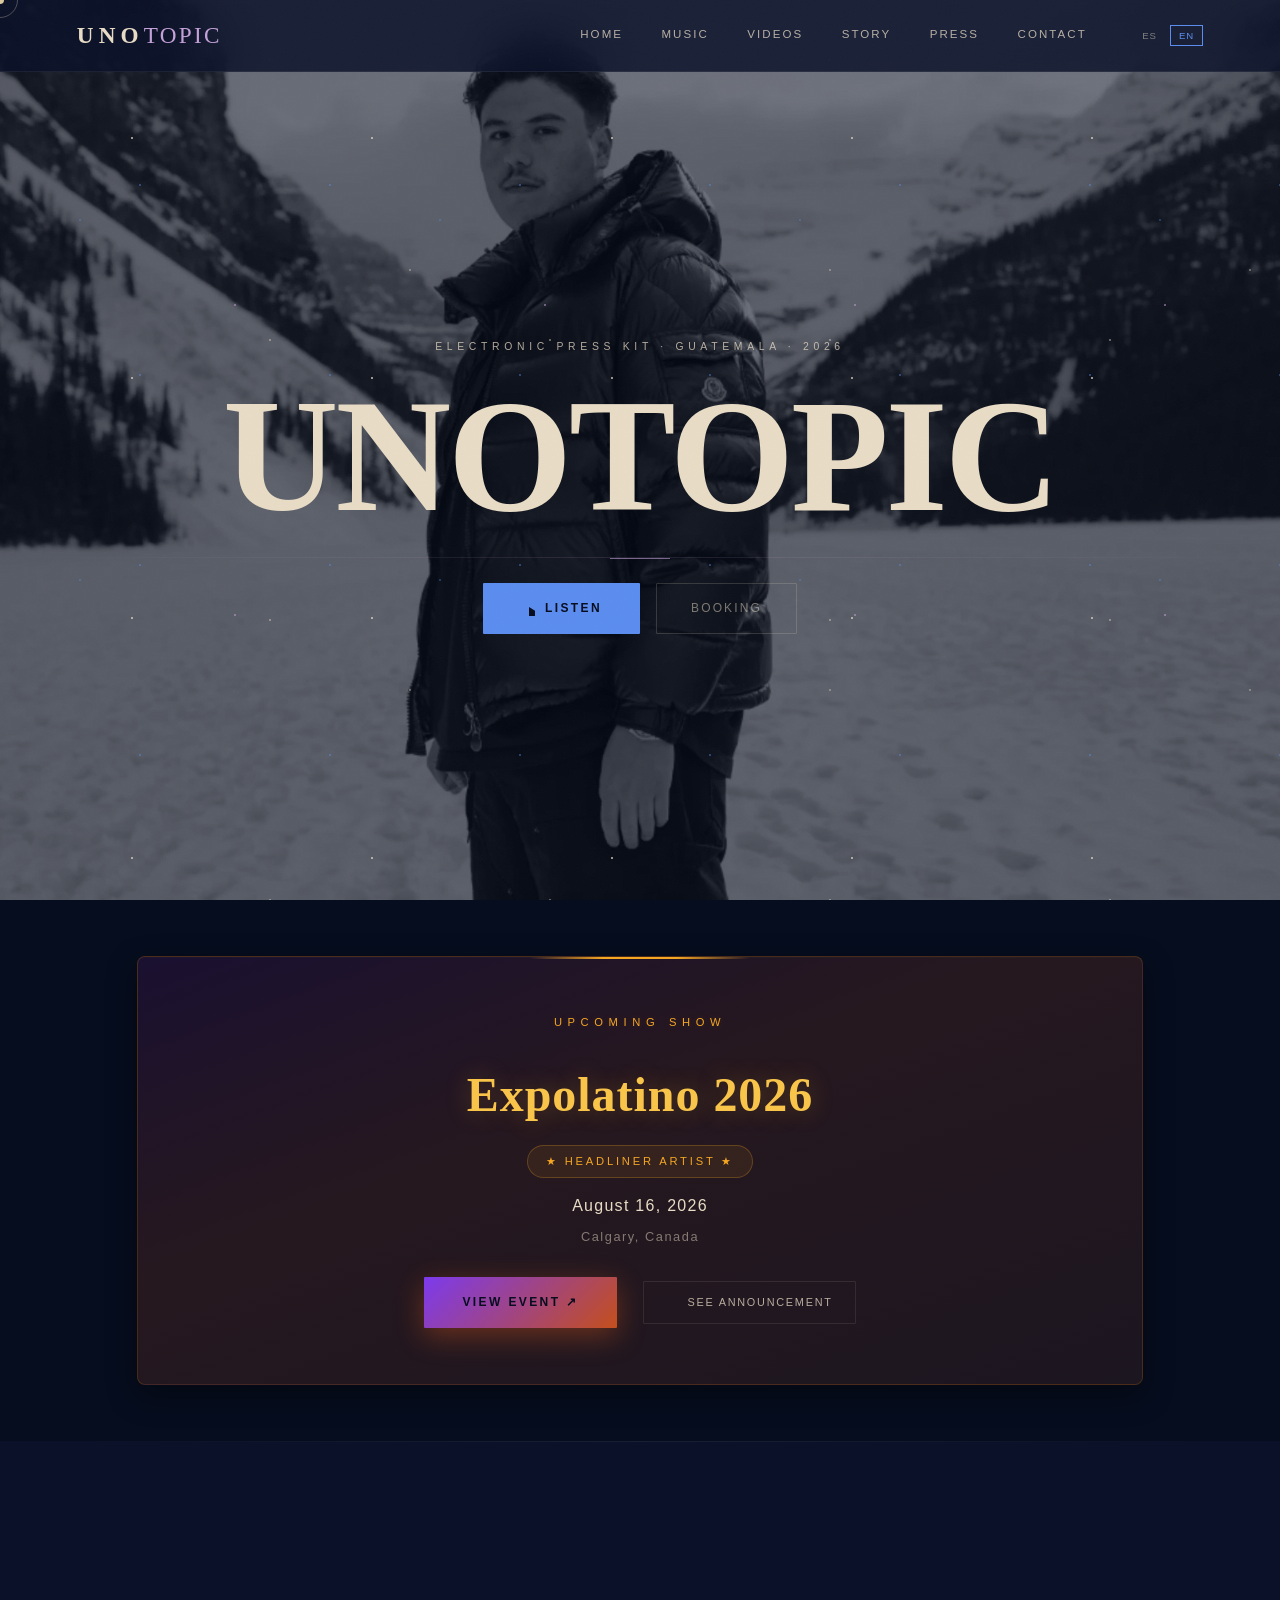
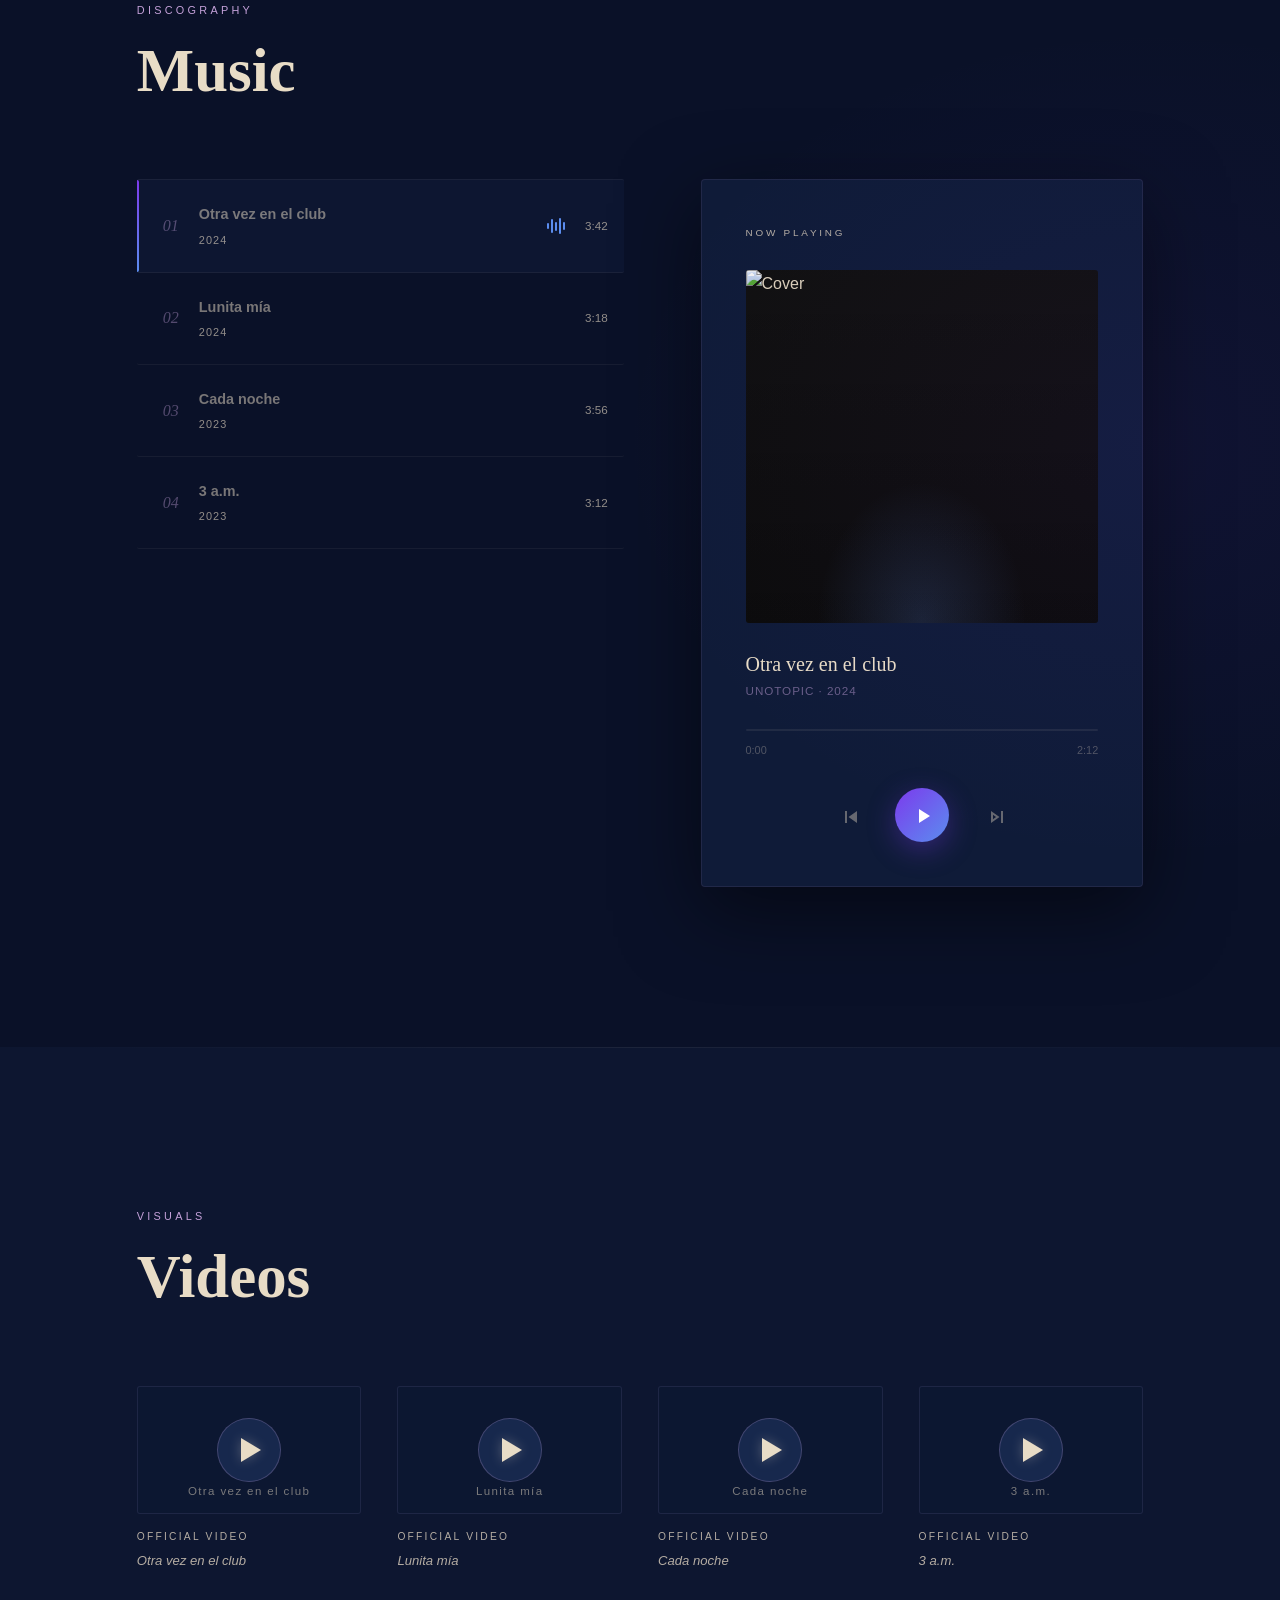
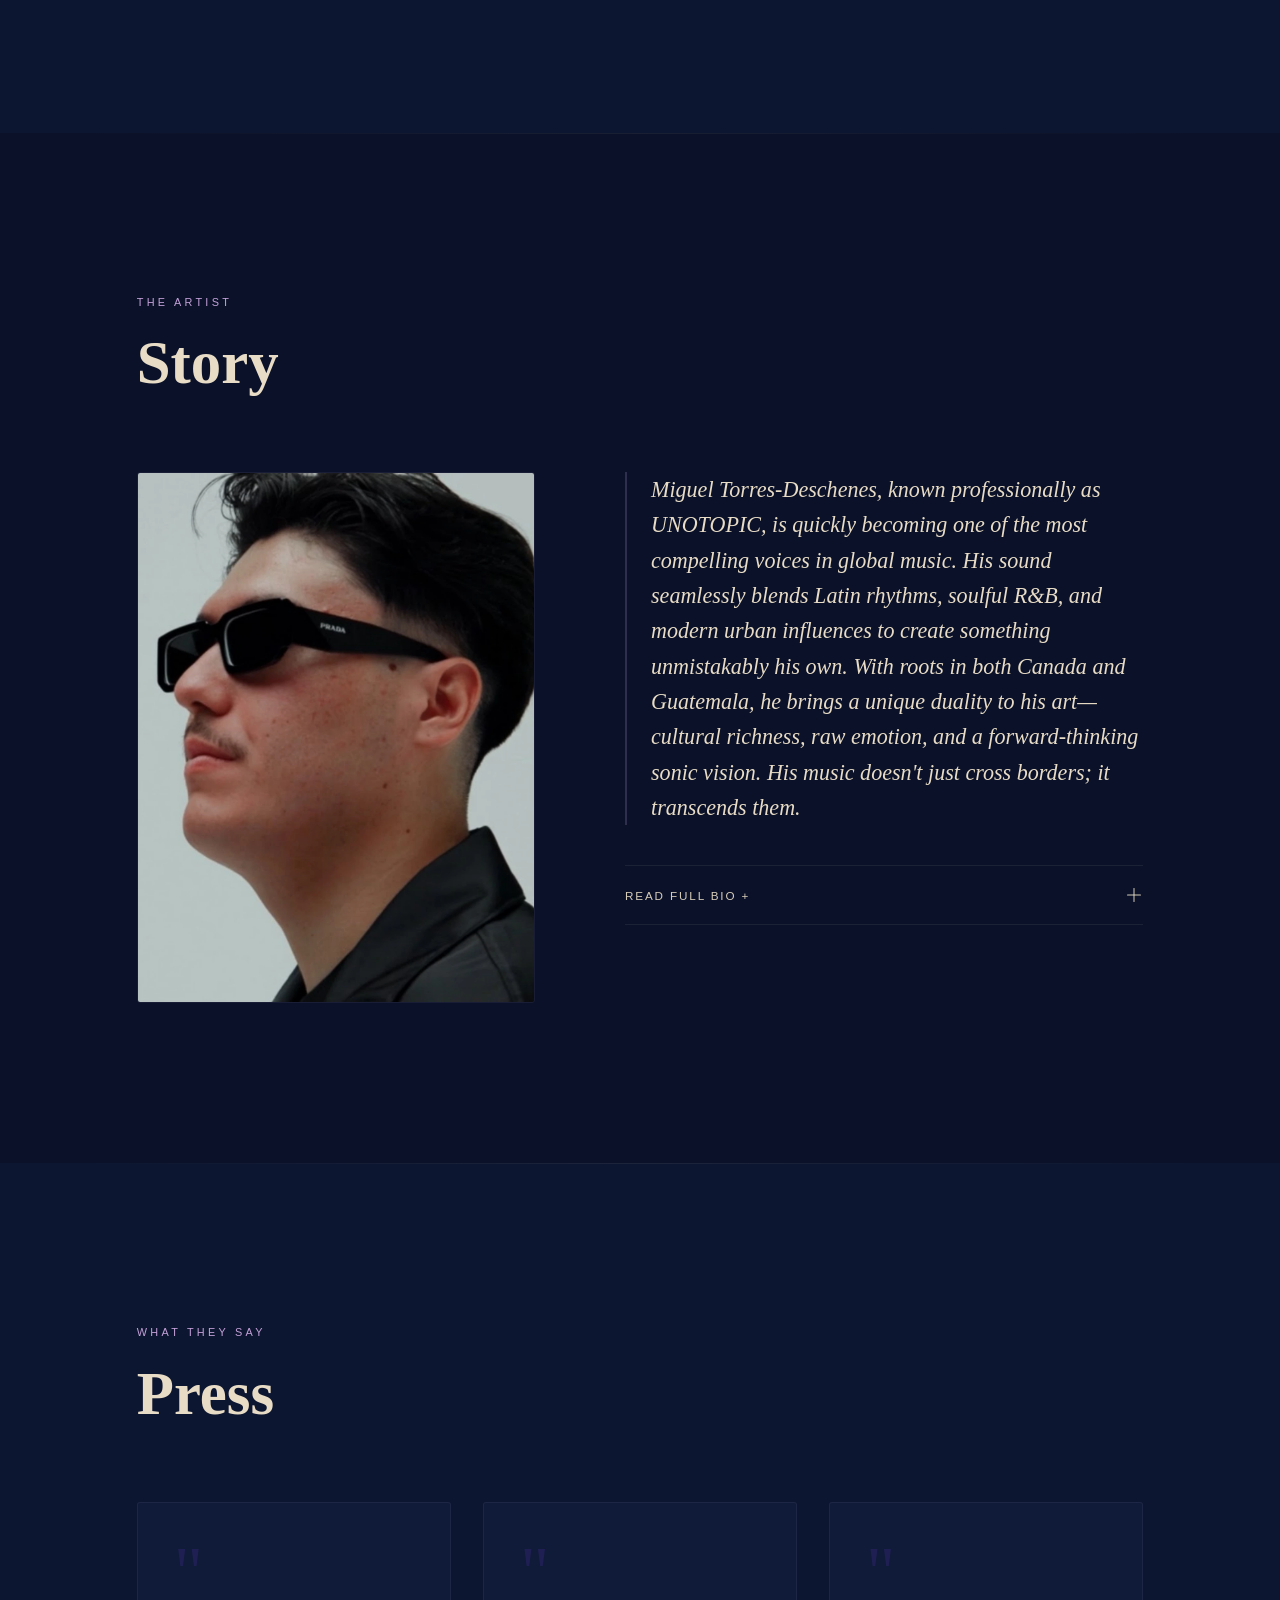
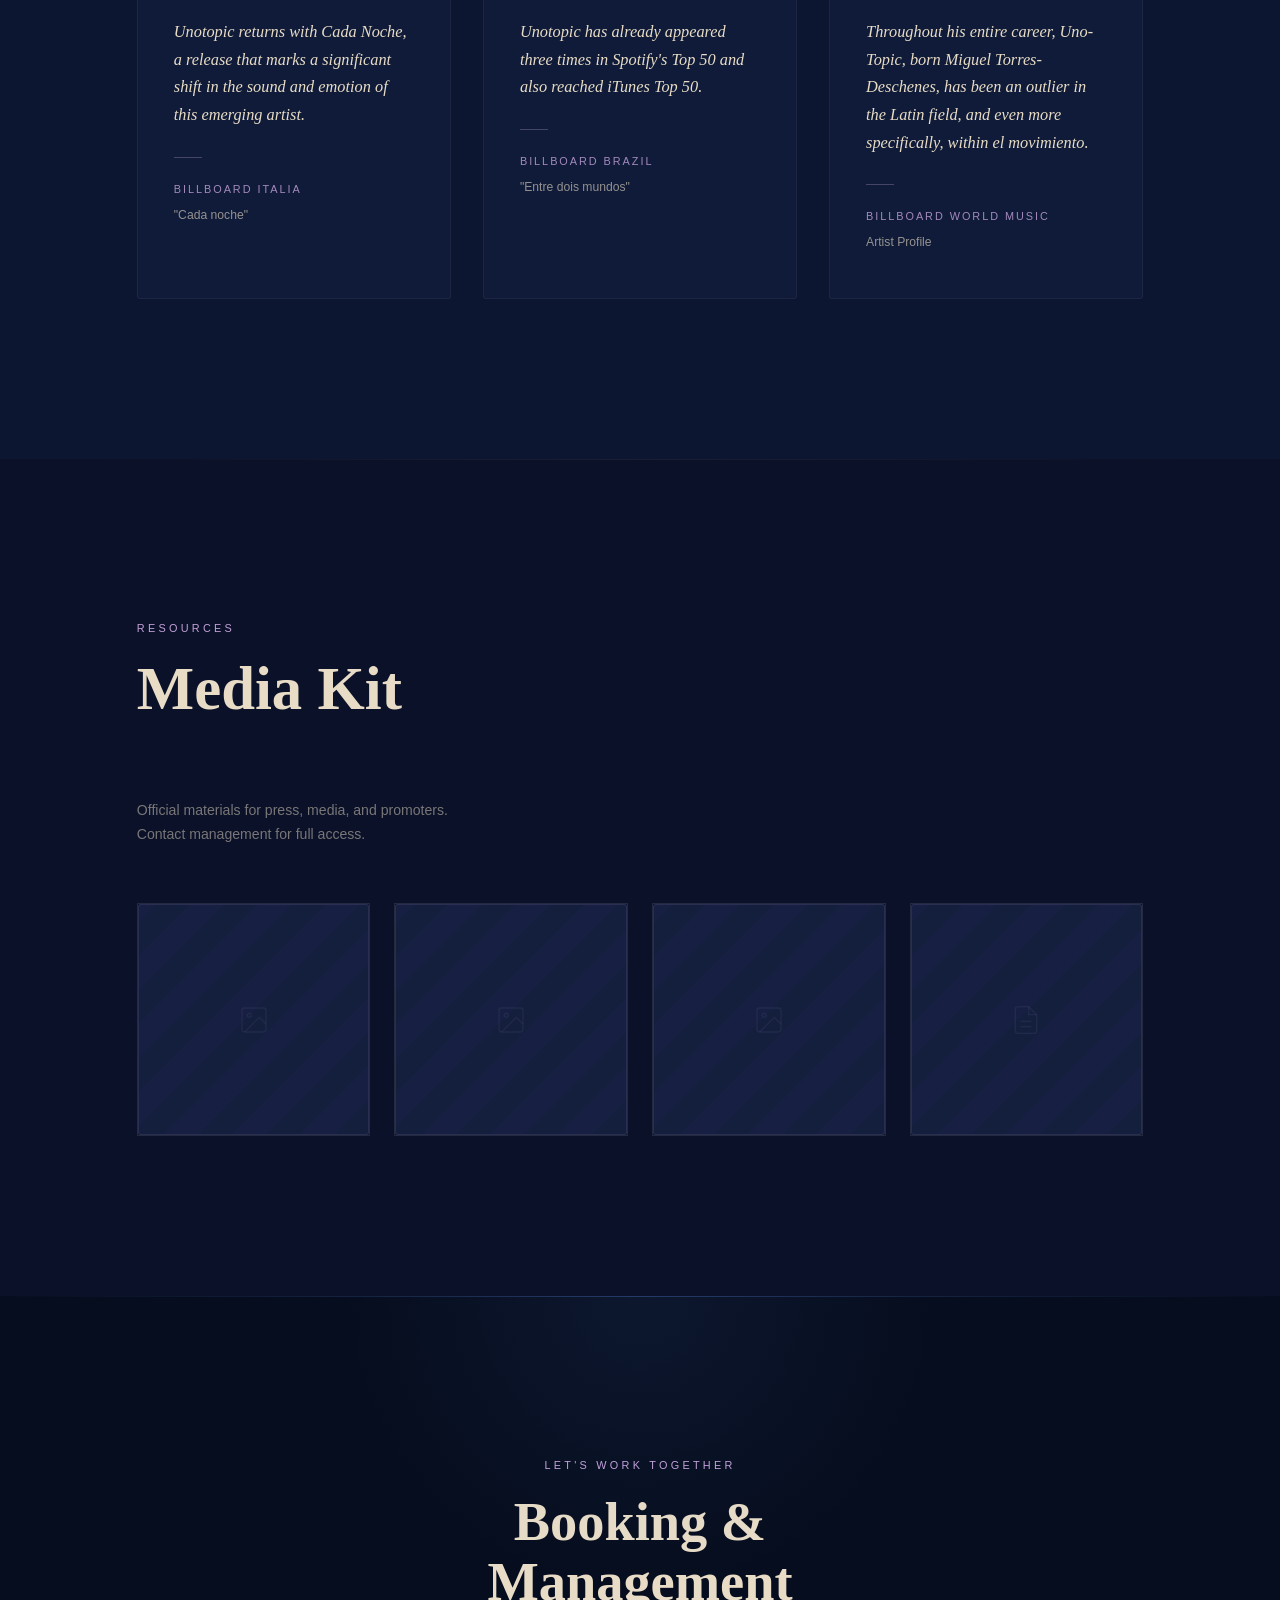
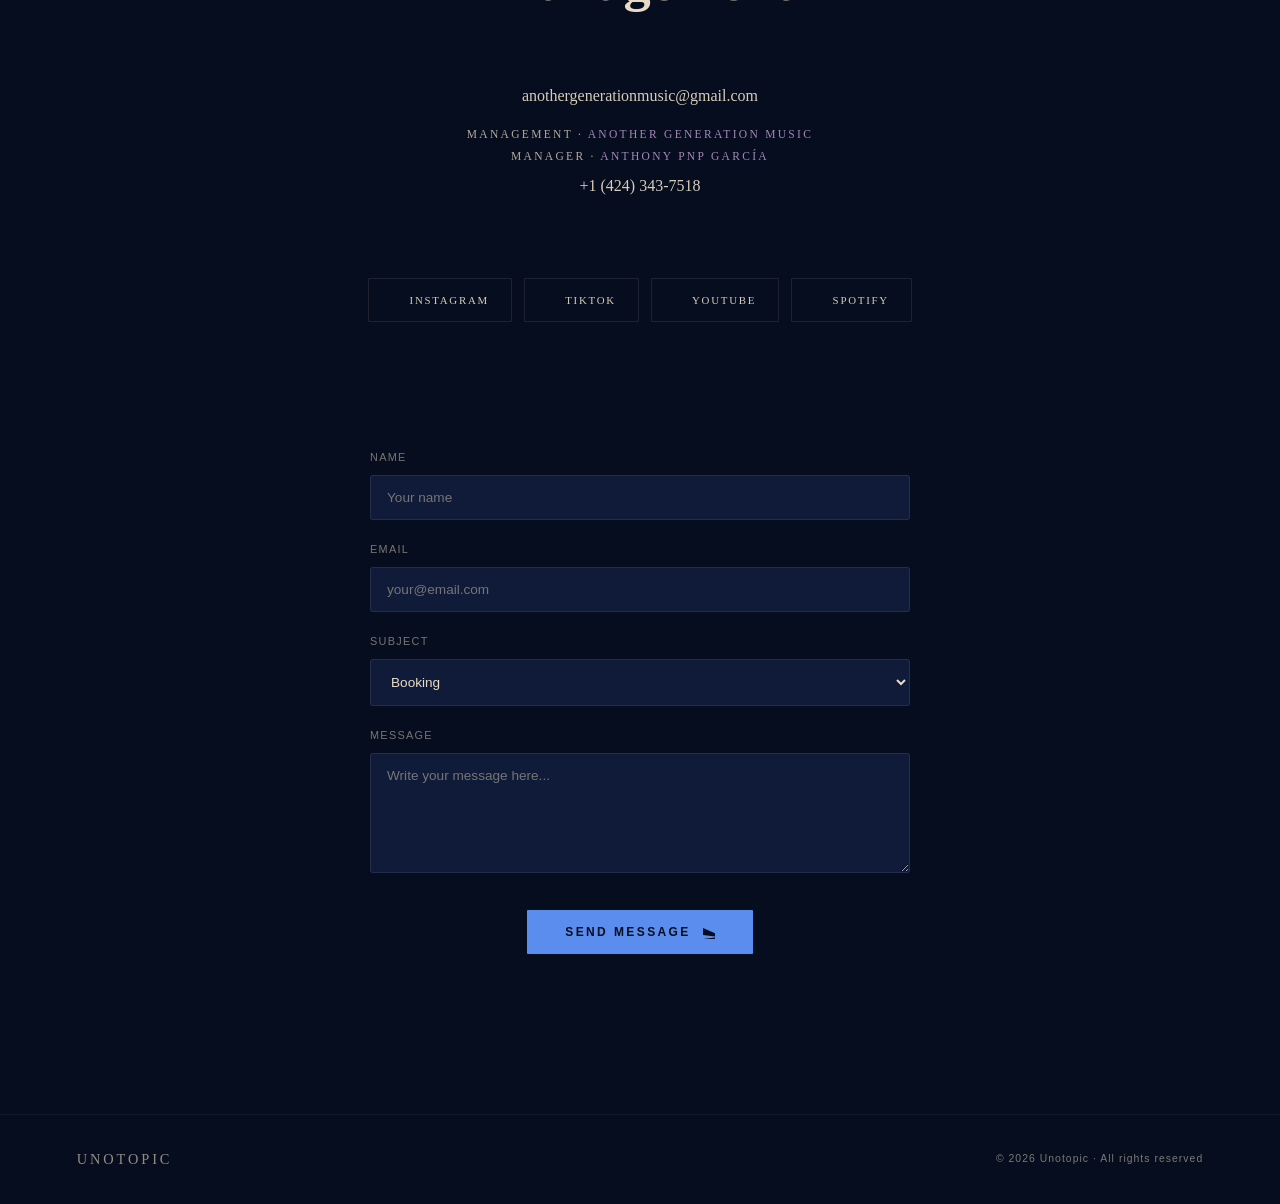
==== index.html @ 5c76abd4 "Rename index to index.html" ====
<!DOCTYPE html>
<html lang="es">
<head>
<meta charset="UTF-8">
<meta name="viewport" content="width=device-width, initial-scale=1.0">
<title>UNOTOPIC — Electronic Press Kit</title>
<link rel="stylesheet" href="estilos.css">
</head>
<body>

<div class="cursor" id="cur"></div>
<div class="cursor-ring" id="curRing"></div>

<header id="hdr">
  <a href="#inicio" class="logo">UNO<em>TOPIC</em></a>
  <nav class="desk">
    <a href="#inicio" data-i18n="nav_inicio">Inicio</a>
    <a href="#musica" data-i18n="nav_musica">Música</a>
    <a href="#videos" data-i18n="nav_videos">Videos</a>
    <a href="#historia" data-i18n="nav_historia">Historia</a>
    <a href="#prensa" data-i18n="nav_prensa">Prensa</a>
    <a href="#contacto" data-i18n="nav_contacto">Contacto</a>
    <div class="lang-switch">
      <button class="lang-btn active" id="lang-es" onclick="setLanguage('es')">ES</button>
      <button class="lang-btn" id="lang-en" onclick="setLanguage('en')">EN</button>
    </div>
  </nav>
  <button class="hbg" id="hbg" aria-label="Menú"><span></span><span></span><span></span></button>
</header>

<nav class="mob-nav" id="mobNav">
  <a href="#inicio" onclick="closeM()" data-i18n="nav_inicio">Inicio</a>
  <a href="#musica" onclick="closeM()" data-i18n="nav_musica">Música</a>
  <a href="#videos" onclick="closeM()" data-i18n="nav_videos">Videos</a>
  <a href="#historia" onclick="closeM()" data-i18n="nav_historia">Historia</a>
  <a href="#prensa" onclick="closeM()" data-i18n="nav_prensa">Prensa</a>
  <a href="#contacto" onclick="closeM()" data-i18n="nav_contacto">Contacto</a>
  <div class="mob-lang">
    <button class="lang-btn active" id="lang-es-mob" onclick="setLanguage('es')">ES</button>
    <button class="lang-btn" id="lang-en-mob" onclick="setLanguage('en')">EN</button>
  </div>
</nav>

<section id="inicio">
  <div class="hero-bg"></div>
  <div class="hero-stars"></div>
  <div class="hero-line"></div>
  <div class="hero-inner">
    <span class="hero-pre" data-i18n="hero_pre">Electronic Press Kit · Guatemala · 2026</span>
    <h1 class="hero-name">UNOTOPIC</h1>
    <div class="hero-dash"></div>
    <div class="hero-cta-row">
      <a href="#musica" class="btn-moon">
        <svg width="14" height="14" viewBox="0 24 24" fill="currentColor"><path d="M8 5v14l11-7z"/></svg>
        <span data-i18n="hero_cta_listen">Escuchar</span>
      </a>
      <a href="#contacto" class="btn-ghost">Booking</a>
    </div>
  </div>
</section>

<!-- BANNER EXPOLATINO -->
<section id="proximo-show" class="section" style="padding: var(--gap-md) 0; background: transparent;">
  <div class="wrap">
    <div class="show-banner r">
      <span class="eyebrow show-eyebrow" data-i18n="show_eyebrow">Próximo Show</span>
      <h3 class="show-title" data-i18n="show_title">Expolatino 2026</h3>
      <div class="show-headliner" data-i18n="show_headliner">★ Artista Headliner ★</div>
      <div class="show-date" data-i18n="show_date">16 de Agosto, 2026</div>
      <p class="show-details" data-i18n="show_details">Calgary, Canadá</p>
      <div class="show-actions">
        <a href="https://expolatino.com/" class="btn-moon show-btn" target="_blank" rel="noopener" data-i18n="show_link">Ver evento ↗</a>
        <a href="https://www.instagram.com/unotopicmusica/" class="soc-btn" target="_blank" rel="noopener" style="margin-left:12px;">
          <svg width="14" height="14" viewBox="0 0 24 24" fill="currentColor"><path d="M12 2.163..."/></svg>
          <span data-i18n="show_ig">Ver anuncio</span>
        </a>
      </div>
    </div>
  </div>
</section>

<section id="musica" class="section">
  <div class="wrap">
    <span class="eyebrow r" data-i18n="music_eyebrow">Discografía</span>
    <h2 class="sec-title r d1" data-i18n="music_title">Música</h2>
    <span class="title-rule r d2" id="rule-music"></span>
    <div class="player-grid">
      <ul class="tl r d2" id="tl">
        <li class="tl-item active" data-i="0" onclick="selTrack(0)"><span class="tl-n">01</span><div class="tl-info"><div class="tl-name">Otra vez en el club</div><div class="tl-year">2024</div></div><div class="tl-waveform" id="wf0"><span></span><span></span><span></span><span></span><span></span></div><span class="tl-dur">3:42</span></li>
        <li class="tl-item" data-i="1" onclick="selTrack(1)"><span class="tl-n">02</span><div class="tl-info"><div class="tl-name">Lunita mía</div><div class="tl-year">2024</div></div><div class="tl-waveform" id="wf1"><span></span><span></span><span></span><span></span><span></span></div><span class="tl-dur">3:18</span></li>
        <li class="tl-item" data-i="2" onclick="selTrack(2)"><span class="tl-n">03</span><div class="tl-info"><div class="tl-name">Cada noche</div><div class="tl-year">2023</div></div><div class="tl-waveform" id="wf2"><span></span><span></span><span></span><span></span><span></span></div><span class="tl-dur">3:56</span></li>
        <li class="tl-item" data-i="3" onclick="selTrack(3)"><span class="tl-n">04</span><div class="tl-info"><div class="tl-name">3 a.m.</div><div class="tl-year">2023</div></div><div class="tl-waveform" id="wf3"><span></span><span></span><span></span><span></span><span></span></div><span class="tl-dur">3:12</span></li>
      </ul>
      <div class="np r d3">
        <div class="np-eyebrow" data-i18n="np_playing">Reproduciendo ahora</div>
        <div class="np-cover"><img id="npCoverImg" src="assets/img/track-1.webp" alt="Cover"><div class="np-cover-glow"></div></div>
        <div class="np-title" id="npTitle">Otra vez en el club</div>
        <div class="np-artist" id="npArtist">UNOTOPIC · 2024</div>
        <div class="prog-wrap" id="progWrap" onclick="seekTrack(event)"><div class="prog-fill" id="progFill"></div><div class="prog-dot" id="progDot"></div></div>
        <div class="prog-times"><span id="tCur">0:00</span><span id="tTot">3:42</span></div>
        <div class="np-controls">
          <button class="ctrl" onclick="prevTrack()" aria-label="Anterior"><svg width="20" height="20" viewBox="0 24 24" fill="currentColor"><path d="M6 6h2v12H6zm3.5 6 8.5 6V6z"/></svg></button>
          <button class="ctrl ctrl-play" id="playBtn" onclick="togglePlay()" aria-label="Play/Pause"><svg id="playIco" width="22" height="22" viewBox="0 24 24" fill="currentColor"><path d="M8 5v14l11-7z"/></svg></button>
          <button class="ctrl" onclick="nextTrack()" aria-label="Siguiente"><svg width="20" height="20" viewBox="0 24 24" fill="currentColor"><path d="M6 18l8.5-6L6 6v12zm2-8.14L11.03 12 8 14.14V9.86zM16 6h2v12h-2z"/></svg></button>
        </div>
      </div>
    </div>
  </div>
</section>

<section id="videos" class="section">
  <div class="wrap">
    <span class="eyebrow r" data-i18n="videos_eyebrow">Visuales</span>
    <h2 class="sec-title r d1" data-i18n="videos_title">Videos</h2>
    <span class="title-rule r d2" id="rule-vid"></span>
    <div class="vid-grid">
      <div class="vid-item r d1"><div class="vid-thumb" style="background-image: url('https://img.youtube.com/vi/RQHI09GLWAM/maxresdefault.jpg');" onclick="window.open('https://www.youtube.com/watch?v=RQHI09GLWAM', '_blank')"><div class="vid-thumb-inner"><div class="vid-play-circle"><div class="vid-play-icon"></div></div></div><div class="vid-thumb-label">Otra vez en el club</div></div><div class="vid-label" data-i18n="vid_label">Video oficial</div><div class="vid-name">Otra vez en el club</div></div>
      <div class="vid-item r d2"><div class="vid-thumb" style="background-image: url('https://img.youtube.com/vi/JlcxdVYnjtA/hqdefault.jpg');" onclick="window.open('https://www.youtube.com/watch?v=JlcxdVYnjtA', '_blank')"><div class="vid-thumb-inner"><div class="vid-play-circle"><div class="vid-play-icon"></div></div></div><div class="vid-thumb-label">Lunita mía</div></div><div class="vid-label" data-i18n="vid_label">Video oficial</div><div class="vid-name">Lunita mía</div></div>
      <div class="vid-item r d3"><div class="vid-thumb" style="background-image: url('https://img.youtube.com/vi/s3kvx-weCwM/maxresdefault.jpg');" onclick="window.open('https://www.youtube.com/watch?v=s3kvx-weCwM', '_blank')"><div class="vid-thumb-inner"><div class="vid-play-circle"><div class="vid-play-icon"></div></div></div><div class="vid-thumb-label">Cada noche</div></div><div class="vid-label" data-i18n="vid_label">Video oficial</div><div class="vid-name">Cada noche</div></div>
      <div class="vid-item r d4"><div class="vid-thumb" style="background-image: url('https://img.youtube.com/vi/hvJWMrMxmBo/maxresdefault.jpg');" onclick="window.open('https://www.youtube.com/watch?v=hvJWMrMxmBo', '_blank')"><div class="vid-thumb-inner"><div class="vid-play-circle"><div class="vid-play-icon"></div></div></div><div class="vid-thumb-label">3 a.m.</div></div><div class="vid-label" data-i18n="vid_label">Video oficial</div><div class="vid-name">3 a.m.</div></div>
    </div>
  </div>
</section>

<section id="historia" class="section">
  <div class="wrap">
    <span class="eyebrow r" data-i18n="bio_eyebrow">El artista</span>
    <h2 class="sec-title r d1" data-i18n="bio_title">Historia</h2>
    <span class="title-rule r d2" id="rule-bio"></span>
    <div class="bio-layout">
      <div class="r"><img src="assets/img/bio.webp" alt="UNOTOPIC" class="bio-photo-ph"></div>
      <div class="r d1">
        <p class="bio-short" data-i18n="bio_short">UNOTOPIC se está consolidando como una de las voces más cautivadoras de la música global. Su sonido fusiona ritmos latinos, R&B soul e influencias urbanas modernas, creando algo inconfundiblemente propio. Con raíces en Canadá y Latinoamérica, aporta una singular dualidad a su arte.</p>
        <div class="acc">
          <button class="acc-btn" id="accBtn" onclick="toggleAcc()" aria-expanded="false"><span data-i18n="acc_read">Leer bio completa +</span><span class="acc-plus"></span></button>
          <div class="acc-body" id="accBody"><div class="acc-content" data-i18n="bio_full"></div></div>
        </div>
      </div>
    </div>
  </div>
</section>

<section id="prensa" class="section">
  <div class="wrap">
    <span class="eyebrow r" data-i18n="press_eyebrow">Lo que dicen</span>
    <h2 class="sec-title r d1" data-i18n="press_title">Prensa</h2>
    <span class="title-rule r d2" id="rule-press"></span>
    <div class="press-grid">
      <!-- Prensa 1: Billboard Italia -->
      <div class="press-card r d1">
        <span class="press-mark">"</span>
        <p class="press-quote" data-i18n="press_quote_1">Unotopic regresó con Cada Noche, un lanzamiento que marca un cambio significativo en el sonido y la emotividad de este artista emergente.</p>
        <div class="press-rule"></div>
        <a href="https://billboard.it/english/unotopic-cada-noche/2025/09/02192116/" target="_blank" rel="noopener" class="press-pub" data-i18n="press_pub_1">Billboard Italia</a>
        <div class="press-media" data-i18n="press_media_1">"Cada noche"</div>
      </div>
      <!-- Prensa 2: Billboard Brasil -->
      <div class="press-card r d2">
        <span class="press-mark">"</span>
        <p class="press-quote" data-i18n="press_quote_2">Unotopic ya ha aparecido tres veces en el Top 50 de Spotify y también alcanzó el Top 50 de iTunes.</p>
        <div class="press-rule"></div>
        <a href="https://billboard.com.br/entre-dois-mundos-unotopic-molda-um-som-urbano-latino-sem-fronteiras/" target="_blank" rel="noopener" class="press-pub" data-i18n="press_pub_2">Billboard Brasil</a>
        <div class="press-media" data-i18n="press_media_2">"Entre dois mundos"</div>
      </div>
      <!-- Prensa 3: Billboard World Music -->
      <div class="press-card r d3">
        <span class="press-mark">"</span>
        <p class="press-quote" data-i18n="press_quote_3">A lo largo de toda su carrera, Uno-Topic, nacido como Miguel Torres-Deschenes, ha sido una figura atípica en el campo latino, y aún más específicamente, dentro del movimiento.</p>
        <div class="press-rule"></div>
        <a href="https://billboardworldmusic.com/uno-topic/" target="_blank" rel="noopener" class="press-pub" data-i18n="press_pub_3">Billboard World Music</a>
        <div class="press-media" data-i18n="press_media_3">Perfil del artista</div>
      </div>
    </div>
  </div>
</section>

<section id="media-kit" class="section">
  <div class="wrap">
    <span class="eyebrow r" data-i18n="mk_eyebrow">Recursos</span>
    <h2 class="sec-title r d1" data-i18n="mk_title">Media Kit</h2>
    <span class="title-rule r d2" id="rule-mk"></span>
    <p class="mk-intro r d2" data-i18n="mk_intro">Materiales oficiales para prensa, medios y promotores.<br>Contactar a management para acceso completo.</p>
    
    <div class="mk-grid">
      <a href="/assets/img/foto-prensa-1.jpg" class="mk-item r d1" download>
        <div class="ph" style="height:100%;">
          <svg class="ph-icon" width="32" height="32" viewBox="0 0 24 24" fill="none" stroke="currentColor" stroke-width="1"><rect x="3" y="3" width="18" height="18" rx="2"/><circle cx="8.5" cy="8.5" r="1.5"/><path d="m21 15-5-5L5 21"/></svg>
        </div>
      </a>
      
      <a href="/assets/img/foto-prensa-2.jpg" class="mk-item r d2" download>
        <div class="ph" style="height:100%;">
          <svg class="ph-icon" width="32" height="32" viewBox="0 0 24 24" fill="none" stroke="currentColor" stroke-width="1"><rect x="3" y="3" width="18" height="18" rx="2"/><circle cx="8.5" cy="8.5" r="1.5"/><path d="m21 15-5-5L5 21"/></svg>
        </div>
      </a>
      
      <a href="/assets/img/foto-prensa-3.jpg" class="mk-item r d1" download>
        <div class="ph" style="height:100%;">
          <svg class="ph-icon" width="32" height="32" viewBox="0 0 24 24" fill="none" stroke="currentColor" stroke-width="1"><rect x="3" y="3" width="18" height="18" rx="2"/><circle cx="8.5" cy="8.5" r="1.5"/><path d="m21 15-5-5L5 21"/></svg>
        </div>
      </a>
      
      <a href="/assets/docs/media-kit.pdf" class="mk-item r d2" download>
        <div class="ph" style="height:100%;">
          <svg class="ph-icon" width="32" height="32" viewBox="0 0 24 24" fill="none" stroke="currentColor" stroke-width="1">
            <path d="M14 2H6a2 2 0 0 0-2 2v16a2 2 0 0 0 2 2h12a2 2 0 0 0 2-2V8z"/><polyline points="14 2 14 8 20 8"/><line x1="16" y1="13" x2="8" y2="13"/><line x1="16" y1="17" x2="8" y2="17"/>
          </svg>
        </div>
      </a>
    </div>
  </div>
</section>

<section id="contacto" class="section">
  <div class="contact-glow"></div>
  <div class="wrap">
    <div class="contact-inner">
      <span class="eyebrow contact-eyebrow r" data-i18n="contact_eyebrow">Trabajemos juntos</span>
      <h2 class="contact-title r d1">Booking &<br>Management</h2>
      <span class="contact-line r d2" id="rule-contact"></span>
<div class="r d2" style="margin-bottom: 60px;">
            <a href="mailto:anothergenerationmusic@gmail.com" class="contact-link">
                anothergenerationmusic@gmail.com
            </a>
            
            <div class="contact-mgmt-wrapper">
                <p class="contact-mgmt">Management · <span>Another Generation Music</span></p>
                <p class="contact-mgmt">Manager · <span>Anthony PNP García</span></p>
            </div>

            <a href="tel:+14243437518" class="contact-link">+1 (424) 343-7518</a>
        </div>
      <div class="social-row r d3">
        <a href="https://www.instagram.com/unotopicmusica?igsh=bXU0N25iOGtmMTls" class="soc-btn" target="_blank" rel="noopener"><svg width="14" height="14" viewBox="0 0 24 24" fill="currentColor"><path d="M12 2.163..."/></svg> Instagram</a>
        <a href="https://www.tiktok.com/@unotopicmusica?_r=1&_t=ZS-960U02OwtVv" class="soc-btn" target="_blank" rel="noopener"><svg width="14" height="14" viewBox="0 24 24" fill="currentColor"><path d="M19.59 6.69..."/></svg> TikTok</a>
        <a href="https://www.youtube.com/@UnoTopic" class="soc-btn" target="_blank" rel="noopener"><svg width="14" height="14" viewBox="0 24 24" fill="currentColor"><path d="M21.543 6.498..."/></svg> YouTube</a>
        <a href="https://open.spotify.com/intl-es/artist/1EJbqGDuWfO79d0Wea80gi?si=FWblbGlDSHGqX82S07YEBw" class="soc-btn" target="_blank" rel="noopener"><svg width="14" height="14" viewBox="0 24 24" fill="currentColor"><path d="M12 0C5.4..."/></svg> Spotify</a>
      </div>

      <!-- Formulario de contacto (Netlify) -->
      <form name="contact" method="POST" data-netlify="true" action="/success.html" class="contact-form r d4">
        <input type="hidden" name="form-name" value="contact">
        <div class="form-group">
          <label for="name" data-i18n="form_name_label">Nombre</label>
          <input type="text" id="name" name="name" required data-i18n-placeholder="form_name_placeholder" placeholder="Tu nombre">
        </div>
        <div class="form-group">
          <label for="email" data-i18n="form_email_label">Email</label>
          <input type="email" id="email" name="email" required data-i18n-placeholder="form_email_placeholder" placeholder="tu@email.com">
        </div>
        <div class="form-group">
          <label for="subject" data-i18n="form_subject_label">Asunto</label>
          <select id="subject" name="subject">
            <option value="booking" data-i18n="form_subject_booking">Booking</option>
            <option value="prensa" data-i18n="form_subject_press">Prensa</option>
            <option value="colaboracion" data-i18n="form_subject_collab">Colaboración</option>
            <option value="otro" data-i18n="form_subject_other">Otro</option>
          </select>
        </div>
        <div class="form-group">
          <label for="message" data-i18n="form_message_label">Mensaje</label>
          <textarea id="message" name="message" rows="5" required data-i18n-placeholder="form_message_placeholder" placeholder="Escribe tu mensaje aquí..."></textarea>
        </div>
        <div class="form-submit">
          <button type="submit" class="btn-moon">
            <span data-i18n="form_submit">Enviar mensaje</span>
            <svg width="14" height="14" viewBox="0 24 24" fill="currentColor"><path d="M2 21l21-9L2 3v7l15 2-15 2v7z"/></svg>
          </button>
        </div>
      </form>
    </div>
  </div>
</section>

<footer>
  <div class="foot-logo">UNOTOPIC</div>
  <div class="foot-copy" data-i18n="footer_copy">© 2026 Unotopic · Todos los derechos reservados</div>
</footer>

<script src="script.js"></script>
</body>
</html>
---- estilos.css ----
/* ================================================================
   TOKENS DE DISEÑO — PALETA UNOTOPIC
   ================================================================ */
:root {
  --navy: #0a1128;
  --plum: #7c3aed;
  --mauve: #c4a1d9;
  --arena: #e8dcc6;
  --moon: #5b8def;
  --navy-deep: #060d1e;
  --navy-surface: #0d1630;
  --navy-card: #0f1b38;
  --navy-lift: #141f3e;
  --plum-glow: rgba(124, 58, 237, 0.18);
  --moon-glow: rgba(91, 141, 239, 0.15);
  --arena-muted: rgba(232, 220, 198, 0.5);
  --arena-subtle: rgba(232, 220, 198, 0.18);
  --mauve-muted: rgba(196, 161, 217, 0.35);
  --white: #ffffff;
  --glass-bg: rgba(10, 17, 40, 0.82);
  --glass-border: rgba(232, 220, 198, 0.07);
  --serif: Georgia, "Times New Roman", serif;
  --sans: -apple-system, BlinkMacSystemFont, "Segoe UI", Roboto, sans-serif;
  --gap-xl: clamp(100px, 13vw, 160px);
  --gap-lg: clamp(64px, 8vw, 100px);
  --gap-md: clamp(36px, 5vw, 56px);
  --side: clamp(24px, 6vw, 80px);
  --max: 1160px;
  --ease-out: cubic-bezier(0.22, 1, 0.36, 1);
  --ease-in: cubic-bezier(0.64, 0, 0.78, 0);
  --dur-slow: 900ms;
  --dur-med: 600ms;
  --dur-fast: 380ms;
}

*,
*::before,
*::after {
  box-sizing: border-box;
  margin: 0;
  padding: 0;
}
html {
  scroll-behavior: smooth;
  font-size: 16px;
}
body {
  background: var(--navy-deep);
  color: var(--arena);
  font-family: var(--sans);
  font-size: clamp(14px, 1.5vw, 16px);
  line-height: 1.75;
  overflow-x: hidden;
  -webkit-font-smoothing: antialiased;
}
a {
  color: inherit;
  text-decoration: none;
}
button {
  font-family: inherit;
}
img {
  display: block;
  max-width: 100%;
}
::selection {
  background: var(--plum);
  color: var(--arena);
}

::-webkit-scrollbar {
  width: 4px;
}
::-webkit-scrollbar-track {
  background: var(--navy-deep);
}
::-webkit-scrollbar-thumb {
  background: var(--plum);
  border-radius: 4px;
}

body::before {
  content: "";
  position: fixed;
  inset: 0;
  pointer-events: none;
  z-index: 9999;
  opacity: 0.022;
  background-image: url("data:image/svg+xml,%3Csvg viewBox='0 512 512' xmlns='http://www.w3.org/2000/svg'%3E%3Cfilter id='n'%3E%3CfeTurbulence type='fractalNoise' baseFrequency='.75' numOctaves='4' stitchTiles='stitch'/%3E%3C/filter%3E%3Crect width='100%25' height='100%25' filter='url(%23n)'/%3E%3C/svg%3E");
  background-size: 180px 180px;
}

html {
  cursor: none;
}
.cursor {
  position: fixed;
  top: 0;
  left: 0;
  width: 8px;
  height: 8px;
  background: var(--arena);
  border-radius: 50%;
  pointer-events: none;
  z-index: 99999;
  transform: translate(-50%, -50%);
  transition:
    transform var(--dur-fast) var(--ease-out),
    opacity var(--dur-fast),
    width var(--dur-med) var(--ease-out),
    height var(--dur-med) var(--ease-out),
    background var(--dur-fast);
  mix-blend-mode: difference;
}
.cursor.hovered {
  width: 40px;
  height: 40px;
  background: var(--mauve);
  opacity: 0.4;
}
.cursor-ring {
  position: fixed;
  top: 0;
  left: 0;
  width: 36px;
  height: 36px;
  border: 1px solid rgba(232, 220, 198, 0.3);
  border-radius: 50%;
  pointer-events: none;
  z-index: 99998;
  transform: translate(-50%, -50%);
  transition:
    transform 180ms var(--ease-out),
    opacity var(--dur-fast);
}

#hdr {
  position: fixed;
  top: 0;
  left: 0;
  right: 0;
  z-index: 500;
  display: flex;
  align-items: center;
  justify-content: space-between;
  padding: 0 var(--side);
  height: 72px;
  background: var(--glass-bg);
  backdrop-filter: blur(24px) saturate(1.6);
  -webkit-backdrop-filter: blur(24px) saturate(1.6);
  border-bottom: 1px solid var(--glass-border);
  transition:
    background var(--dur-med),
    border-color var(--dur-med);
}
#hdr.solid {
  background: rgba(6, 13, 30, 0.97);
  border-color: rgba(124, 58, 237, 0.12);
}
.logo {
  font-family: var(--serif);
  font-size: clamp(1.1rem, 2.5vw, 1.45rem);
  font-weight: 700;
  letter-spacing: 0.22em;
  color: var(--arena);
  position: relative;
  z-index: 1;
}
.logo em {
  font-style: normal;
  color: var(--mauve);
  font-weight: 400;
  letter-spacing: 0.1em;
}
nav.desk {
  display: flex;
  align-items: center;
  gap: clamp(20px, 3vw, 44px);
}
nav.desk a {
  font-size: 0.72rem;
  letter-spacing: 0.18em;
  text-transform: uppercase;
  color: var(--arena-muted);
  position: relative;
  padding-bottom: 3px;
  transition: color var(--dur-fast);
}
nav.desk a::after {
  content: "";
  position: absolute;
  bottom: 0;
  left: 0;
  width: 0;
  height: 1px;
  background: linear-gradient(90deg, var(--moon), var(--mauve));
  transition: width var(--dur-med) var(--ease-out);
}
nav.desk a:hover {
  color: var(--arena);
}
nav.desk a:hover::after {
  width: 100%;
}

.lang-switch {
  display: flex;
  gap: 4px;
  margin-left: 8px;
}
.lang-btn {
  background: none;
  border: 1px solid transparent;
  color: var(--arena-muted);
  font-size: 0.6rem;
  letter-spacing: 0.1em;
  text-transform: uppercase;
  padding: 4px 8px;
  cursor: pointer;
  transition:
    color var(--dur-fast),
    border-color var(--dur-fast);
}
.lang-btn.active {
  color: var(--moon);
  border-color: var(--moon);
}
.lang-btn:hover {
  color: var(--arena);
}

.hbg {
  display: none;
  flex-direction: column;
  gap: 6px;
  background: none;
  border: none;
  cursor: pointer;
  padding: 8px;
}
.hbg span {
  display: block;
  width: 22px;
  height: 2px;
  background: var(--arena);
  border-radius: 2px;
  transition: all var(--dur-med) var(--ease-out);
}
.hbg.open span:nth-child(1) {
  transform: translateY(7.5px) rotate(45deg);
}
.hbg.open span:nth-child(2) {
  opacity: 0;
  transform: scaleX(0);
}
.hbg.open span:nth-child(3) {
  transform: translateY(-7.5px) rotate(-45deg);
}

.mob-nav {
  display: none;
  position: fixed;
  inset: 72px 0 0;
  background: rgba(6, 13, 30, 0.98);
  backdrop-filter: blur(20px);
  flex-direction: column;
  align-items: center;
  justify-content: center;
  gap: 40px;
  z-index: 499;
}
.mob-nav a {
  font-family: var(--serif);
  font-size: clamp(1.6rem, 5vw, 2.2rem);
  color: var(--arena-muted);
  letter-spacing: 0.06em;
  transition: color var(--dur-fast);
}
.mob-nav a:hover {
  color: var(--arena);
}
.mob-lang {
  display: flex;
  gap: 16px;
  margin-top: 20px;
}
.mob-lang .lang-btn {
  font-size: 0.8rem;
  padding: 6px 16px;
}

.wrap {
  max-width: var(--max);
  margin: 0 auto;
  padding: 0 var(--side);
}
.eyebrow {
  display: block;
  font-size: 0.68rem;
  letter-spacing: 0.3em;
  text-transform: uppercase;
  color: var(--mauve);
  margin-bottom: 18px;
}
.sec-title {
  font-family: var(--serif);
  font-size: clamp(2.2rem, 5.5vw, 3.8rem);
  font-weight: 700;
  color: var(--arena);
  line-height: 1.1;
  margin-bottom: 8px;
}
.title-rule {
  display: block;
  width: 0;
  height: 1px;
  background: linear-gradient(90deg, var(--plum), transparent);
  margin-top: 18px;
  margin-bottom: var(--gap-md);
  transition: width 1.2s var(--ease-out);
}
.title-rule.visible {
  width: 80px;
}

.r {
  opacity: 0;
  transform: translateY(30px);
  transition:
    opacity var(--dur-slow) var(--ease-out),
    transform var(--dur-slow) var(--ease-out);
}
.r.in {
  opacity: 1;
  transform: none;
}
.r.d1 {
  transition-delay: 0.08s;
}
.r.d2 {
  transition-delay: 0.16s;
}
.r.d3 {
  transition-delay: 0.24s;
}
.r.d4 {
  transition-delay: 0.32s;
}

.ph {
  background: var(--navy-lift);
  border: 1px solid rgba(196, 161, 217, 0.12);
  border-radius: 3px;
  display: flex;
  flex-direction: column;
  align-items: center;
  justify-content: center;
  gap: 12px;
  color: rgba(196, 161, 217, 0.3);
  font-size: 0.68rem;
  letter-spacing: 0.2em;
  text-transform: uppercase;
  text-align: center;
  padding: 20px;
  position: relative;
  overflow: hidden;
  transition: border-color var(--dur-med);
}
.ph::before {
  content: "";
  position: absolute;
  inset: 0;
  background: repeating-linear-gradient(
    -45deg,
    transparent,
    transparent 24px,
    rgba(124, 58, 237, 0.028) 24px,
    rgba(124, 58, 237, 0.028) 48px
  );
}
.ph:hover {
  border-color: rgba(91, 141, 239, 0.2);
}
.ph-icon {
  opacity: 0.25;
  position: relative;
  z-index: 1;
}
.ph-lbl {
  position: relative;
  z-index: 1;
  line-height: 1.6;
}

#inicio {
  position: relative;
  min-height: 100svh;
  display: flex;
  align-items: center;
  justify-content: center;
  overflow: hidden;
  background: var(--navy-deep);
  padding-top: 72px;
}
.hero-bg {
  position: absolute;
  inset: 0;
  background-image: url("assets/img/hero.webp");
  background-size: cover;
  background-position: 72% 5%;
  background-repeat: no-repeat;
  opacity: 0.42;
  z-index: 0;
}
.hero-stars {
  position: absolute;
  inset: 0;
  overflow: hidden;
}
.hero-stars::before,
.hero-stars::after {
  content: "";
  position: absolute;
  inset: 0;
}
.hero-stars::before {
  background-image:
    radial-gradient(circle, rgba(232, 220, 198, 0.65) 1px, transparent 1px),
    radial-gradient(circle, rgba(196, 161, 217, 0.5) 1px, transparent 1px),
    radial-gradient(circle, rgba(91, 141, 239, 0.4) 1px, transparent 1px),
    radial-gradient(circle, rgba(232, 220, 198, 0.35) 1px, transparent 1px);
  background-size:
    240px 240px,
    310px 310px,
    190px 190px,
    420px 420px;
  background-position:
    12px 18px,
    80px 150px,
    45px 90px,
    200px 60px;
  animation: starFloat 90s linear infinite;
}
.hero-stars::after {
  background-image:
    radial-gradient(circle, rgba(232, 220, 198, 0.4) 1px, transparent 1px),
    radial-gradient(circle, rgba(91, 141, 239, 0.3) 1px, transparent 1px);
  background-size:
    280px 280px,
    360px 360px;
  background-position:
    130px 200px,
    260px 40px;
  animation: starFloat 130s linear infinite reverse;
}
@keyframes starFloat {
  to {
    background-position:
      252px 258px,
      390px 460px,
      234px 280px,
      620px 480px;
  }
}
.hero-line {
  position: absolute;
  bottom: 38%;
  left: 0;
  right: 0;
  height: 1px;
  background: linear-gradient(
    90deg,
    transparent 0%,
    rgba(196, 161, 217, 0.06) 20%,
    rgba(196, 161, 217, 0.14) 50%,
    rgba(196, 161, 217, 0.06) 80%,
    transparent 100%
  );
  pointer-events: none;
}
.hero-inner {
  position: relative;
  z-index: 2;
  text-align: center;
  max-width: 820px;
  padding: 0 var(--side);
  display: flex;
  flex-direction: column;
  align-items: center;
}
.hero-pre {
  font-size: 0.65rem;
  letter-spacing: 0.45em;
  text-transform: uppercase;
  color: var(--mauve);
  margin-bottom: 28px;
  opacity: 0;
  animation: fadeUp var(--dur-slow) 0.3s var(--ease-out) forwards;
}
.hero-name {
  font-family: var(--serif);
  font-size: clamp(4.5rem, 16vw, 10rem);
  font-weight: 700;
  color: var(--arena);
  line-height: 0.9;
  letter-spacing: -0.02em;
  margin-bottom: 6px;
  opacity: 0;
  animation: fadeUp var(--dur-slow) 0.5s var(--ease-out) forwards;
}
.hero-dash {
  width: 0;
  height: 1px;
  background: var(--mauve);
  margin: 24px auto;
  opacity: 0;
  animation: lineGrow 1s.85s var(--ease-out) forwards;
}
@keyframes lineGrow {
  to {
    width: 60px;
    opacity: 0.6;
  }
}
.hero-sub {
  font-family: var(--serif);
  font-style: italic;
  font-size: clamp(1rem, 2.4vw, 1.28rem);
  color: var(--arena-muted);
  letter-spacing: 0.04em;
  margin-bottom: 52px;
  opacity: 0;
  animation: fadeUp var(--dur-slow) 0.75s var(--ease-out) forwards;
}
.hero-cta-row {
  display: flex;
  gap: 16px;
  flex-wrap: wrap;
  justify-content: center;
  opacity: 0;
  animation: fadeUp var(--dur-slow) 0.95s var(--ease-out) forwards;
}
.btn-moon {
  display: inline-flex;
  align-items: center;
  gap: 10px;
  padding: 15px 38px;
  background: var(--moon);
  color: var(--navy-deep);
  font-size: 0.75rem;
  font-weight: 700;
  letter-spacing: 0.2em;
  text-transform: uppercase;
  border: none;
  border-radius: 1px;
  cursor: pointer;
  position: relative;
  overflow: hidden;
  transition:
    transform var(--dur-fast) var(--ease-out),
    box-shadow var(--dur-med) var(--ease-out);
}
.btn-moon::before {
  content: "";
  position: absolute;
  inset: 0;
  background: rgba(255, 255, 0.12);
  transform: translateX(-110%) skewX(-18deg);
  transition: transform var(--dur-med) var(--ease-out);
}
.btn-moon:hover::before {
  transform: translateX(110%) skewX(-18deg);
}
.btn-moon:hover {
  transform: translateY(-2px);
  box-shadow:
    0 12px 36px rgba(91, 141, 239, 0.35),
    0 0 1px rgba(91, 141, 239, 0.4);
}
.btn-ghost {
  display: inline-flex;
  align-items: center;
  gap: 10px;
  padding: 14px 34px;
  background: transparent;
  color: var(--arena-muted);
  font-size: 0.75rem;
  font-weight: 500;
  letter-spacing: 0.18em;
  text-transform: uppercase;
  border: 1px solid var(--arena-subtle);
  border-radius: 1px;
  cursor: pointer;
  transition:
    color var(--dur-fast),
    border-color var(--dur-fast),
    background var(--dur-fast);
}
.btn-ghost:hover {
  color: var(--arena);
  border-color: rgba(196, 161, 217, 0.35);
  background: rgba(196, 161, 217, 0.04);
}
.hero-micro {
  position: absolute;
  bottom: 44px;
  left: 50%;
  transform: translateX(-50%);
  z-index: 2;
  display: flex;
  flex-direction: column;
  align-items: center;
  gap: 10px;
  opacity: 0;
  animation: fadeUp var(--dur-slow) 1.3s var(--ease-out) forwards;
}
.hero-micro-text {
  font-size: 0.6rem;
  letter-spacing: 0.3em;
  text-transform: uppercase;
  color: rgba(232, 220, 198, 0.25);
}
@keyframes fadeUp {
  from {
    opacity: 0;
    transform: translateY(32px);
  }
  to {
    opacity: 1;
    transform: none;
  }
}

.section {
  padding: var(--gap-xl) 0;
  position: relative;
}
.section + .section::before {
  content: "";
  position: absolute;
  top: 0;
  left: var(--side);
  right: var(--side);
  height: 1px;
  background: linear-gradient(
    90deg,
    transparent,
    var(--glass-border),
    transparent
  );
}

#musica {
  background: var(--navy);
}
#musica::after {
  content: "";
  position: absolute;
  inset: 0;
  background: radial-gradient(
    ellipse 60% 50% at 90% 50%,
    rgba(124, 58, 237, 0.055) 0%,
    transparent 70%
  );
  pointer-events: none;
}
.player-grid {
  display: grid;
  grid-template-columns: 1.1fr 1fr;
  gap: clamp(40px, 6vw, 80px);
  align-items: start;
}
.tl {
  list-style: none;
}
.tl-item {
  display: flex;
  align-items: center;
  gap: 20px;
  padding: 22px 16px;
  border-bottom: 1px solid rgba(232, 220, 198, 0.06);
  cursor: pointer;
  transition:
    background var(--dur-fast),
    border-color var(--dur-fast);
  border-radius: 2px;
  position: relative;
}
.tl-item:first-child {
  border-top: 1px solid rgba(232, 220, 198, 0.06);
}
.tl-item::before {
  content: "";
  position: absolute;
  left: 0;
  top: 0;
  bottom: 0;
  width: 2px;
  background: linear-gradient(to bottom, var(--plum), var(--moon));
  opacity: 0;
  transition: opacity var(--dur-fast);
  border-radius: 0 2px 2px 0;
}
.tl-item:hover,
.tl-item.active {
  background: rgba(91, 141, 239, 0.045);
}
.tl-item.active::before {
  opacity: 1;
}
.tl-n {
  font-family: var(--serif);
  font-size: 1rem;
  color: rgba(196, 161, 217, 0.4);
  width: 26px;
  flex-shrink: 0;
  text-align: right;
  font-style: italic;
}
.tl-info {
  flex: 1;
  min-width: 0;
}
.tl-name {
  font-size: 0.9rem;
  font-weight: 600;
  color: var(--arena-muted);
  white-space: nowrap;
  overflow: hidden;
  text-overflow: ellipsis;
  transition: color var(--dur-fast);
}
.tl-year {
  font-size: 0.68rem;
  color: rgba(196, 161, 217, 0.4);
  letter-spacing: 0.1em;
  margin-top: 3px;
}
.tl-dur {
  font-size: 0.73rem;
  color: rgba(232, 220, 198, 0.25);
  flex-shrink: 0;
  font-variant-numeric: tabular-nums;
}
.tl-waveform {
  display: flex;
  align-items: center;
  gap: 2px;
  flex-shrink: 0;
  opacity: 0;
  transition: opacity var(--dur-fast);
}
.tl-item.active .tl-waveform {
  opacity: 1;
}
.tl-waveform span {
  display: block;
  width: 2px;
  background: var(--moon);
  border-radius: 2px;
  animation: wave 1.2s ease-in-out infinite;
}
.tl-waveform span:nth-child(1) {
  height: 6px;
  animation-delay: 0s;
}
.tl-waveform span:nth-child(2) {
  height: 14px;
  animation-delay: 0.15s;
}
.tl-waveform span:nth-child(3) {
  height: 9px;
  animation-delay: 0.3s;
}
.tl-waveform span:nth-child(4) {
  height: 16px;
  animation-delay: 0.45s;
}
.tl-waveform span:nth-child(5) {
  height: 8px;
  animation-delay: 0.6s;
}
@keyframes wave {
  0%,
  100% {
    transform: scaleY(1);
  }
  50% {
    transform: scaleY(0.4);
  }
}
.tl-waveform.paused span {
  animation-play-state: paused;
}

.np {
  position: sticky;
  top: 92px;
  background: var(--navy-card);
  border: 1px solid rgba(196, 161, 217, 0.1);
  border-radius: 4px;
  padding: clamp(24px, 4vw, 44px);
  box-shadow: 0 24px 80px rgba(0, 0, 0, 0.5);
}
.np-eyebrow {
  font-size: 0.62rem;
  letter-spacing: 0.28em;
  text-transform: uppercase;
  color: rgba(196, 161, 217, 0.4);
  margin-bottom: 28px;
}
.np-cover {
  width: 100%;
  aspect-ratio: 1 / 1;
  border-radius: 3px;
  margin-bottom: 28px;
  position: relative;
  overflow: hidden;
  background: #111;
}
.np-cover img {
  position: absolute;
  inset: 0;
  width: 100%;
  height: 100%;
  object-fit: cover;
  object-position: center 35%;
  display: block;
  z-index: 1;
}
.np-cover::before {
  content: "";
  position: absolute;
  inset: 0;
  background: linear-gradient(to top, rgba(0, 0, 0, 0.35), rgba(0, 0, 0, 0.05));
  z-index: 2;
  pointer-events: none;
}
.np-cover-glow {
  position: absolute;
  bottom: 0;
  left: 50%;
  transform: translateX(-50%);
  width: 60%;
  height: 40%;
  background: radial-gradient(
    ellipse at center bottom,
    rgba(91, 141, 239, 0.18) 0%,
    transparent 70%
  );
  z-index: 3;
  pointer-events: none;
}
.np-title {
  font-family: var(--serif);
  font-size: clamp(1rem, 2.2vw, 1.25rem);
  color: var(--arena);
  margin-bottom: 4px;
  line-height: 1.3;
}
.np-artist {
  font-size: 0.73rem;
  color: rgba(196, 161, 217, 0.5);
  letter-spacing: 0.08em;
  margin-bottom: 28px;
}
.prog-wrap {
  position: relative;
  height: 2px;
  background: rgba(232, 220, 198, 0.08);
  border-radius: 2px;
  cursor: pointer;
  margin-bottom: 10px;
}
.prog-wrap:hover .prog-fill {
  filter: brightness(1.2);
}
.prog-fill {
  position: absolute;
  left: 0;
  top: 0;
  bottom: 0;
  background: linear-gradient(90deg, var(--plum), var(--moon));
  border-radius: 2px;
  width: 0%;
  transition: width.15s linear;
}
.prog-dot {
  position: absolute;
  top: 50%;
  transform: translate(-50%, -50%) scale(0);
  width: 10px;
  height: 10px;
  background: var(--arena);
  border-radius: 50%;
  left: 0%;
  transition:
    left.15s linear,
    transform var(--dur-fast);
  box-shadow: 0 0 8px rgba(232, 220, 198, 0.5);
}
.prog-wrap:hover .prog-dot {
  transform: translate(-50%, -50%) scale(1);
}
.prog-times {
  display: flex;
  justify-content: space-between;
  font-size: 0.68rem;
  color: rgba(232, 220, 198, 0.3);
  margin-bottom: 28px;
  font-variant-numeric: tabular-nums;
}
.np-controls {
  display: flex;
  align-items: center;
  justify-content: center;
  gap: 28px;
}
.ctrl {
  background: none;
  border: none;
  cursor: pointer;
  color: rgba(232, 220, 198, 0.4);
  padding: 8px;
  border-radius: 50%;
  display: flex;
  align-items: center;
  justify-content: center;
  transition:
    color var(--dur-fast),
    transform var(--dur-fast);
}
.ctrl:hover {
  color: var(--arena);
  transform: scale(1.08);
}
.ctrl-play {
  width: 54px;
  height: 54px;
  background: linear-gradient(135deg, var(--plum) 0%, var(--moon) 100%);
  border-radius: 50%;
  color: var(--white) !important;
  box-shadow:
    0 8px 28px rgba(124, 58, 237, 0.35),
    0 0 1px rgba(124, 58, 237, 0.2);
  transition:
    transform var(--dur-fast) var(--ease-out),
    box-shadow var(--dur-fast);
}
.ctrl-play:hover {
  transform: scale(1.06) !important;
  box-shadow:
    0 12px 36px rgba(124, 58, 237, 0.5),
    0 0 1px rgba(124, 58, 237, 0.35);
}

/* VIDEOS */
#videos {
  background: var(--navy-surface);
}
.vid-grid {
  display: grid;
  grid-template-columns: repeat(4, 1fr);
  gap: clamp(20px, 3vw, 36px);
}
.vid-thumb {
  position: relative;
  width: 100%;
  padding-bottom: 56.25%;
  border-radius: 3px;
  overflow: hidden;
  background-size: cover;
  background-position: center;
  background-repeat: no-repeat;
  background-color: var(--navy-card);
  border: 1px solid rgba(196, 161, 217, 0.08);
  cursor: pointer;
  transition:
    border-color var(--dur-med),
    box-shadow var(--dur-med);
}
.vid-thumb:hover {
  border-color: rgba(91, 141, 239, 0.25);
  box-shadow: 0 16px 48px rgba(0, 0, 0, 0.4);
}
.vid-thumb-inner {
  position: absolute;
  inset: 0;
  display: flex;
  flex-direction: column;
  align-items: center;
  justify-content: center;
  gap: 16px;
  z-index: 1;
  background: rgba(6, 13, 30, 0.25);
  transition: background var(--dur-fast);
}
.vid-thumb:hover .vid-thumb-inner {
  background: rgba(6, 13, 30, 0.15);
}
.vid-play-circle {
  width: 64px;
  height: 64px;
  border-radius: 50%;
  background: rgba(91, 141, 239, 0.15);
  border: 1px solid rgba(196, 161, 217, 0.25);
  display: flex;
  align-items: center;
  justify-content: center;
  transition:
    background var(--dur-fast),
    border-color var(--dur-fast),
    transform var(--dur-fast);
}
.vid-thumb:hover .vid-play-circle {
  background: rgba(91, 141, 239, 0.25);
  border-color: rgba(196, 161, 217, 0.4);
  transform: scale(1.05);
}
.vid-play-icon {
  width: 0;
  height: 0;
  border-style: solid;
  border-width: 12px 0 12px 20px;
  border-color: transparent transparent transparent var(--arena);
  margin-left: 4px;
  filter: drop-shadow(0 0 6px rgba(232, 220, 198, 0.3));
}
.vid-thumb-label {
  position: absolute;
  bottom: 12px;
  left: 0;
  right: 0;
  text-align: center;
  font-size: 0.72rem;
  color: var(--arena-muted);
  letter-spacing: 0.12em;
  z-index: 1;
}
.vid-label {
  margin-top: 14px;
  font-size: 0.64rem;
  letter-spacing: 0.22em;
  text-transform: uppercase;
  color: var(--moon);
}
.vid-name {
  margin-top: 4px;
  font-size: 0.82rem;
  color: var(--arena-muted);
  font-style: italic;
}

/* BANNER PROXIMOS SHOWS */
.show-banner {
  text-align: center;
  padding: var(--gap-md) var(--side);
  border-radius: 8px;
  background: linear-gradient(160deg, #1a1030 0%, #26181f 40%, #1c1620 100%);
  border: 1px solid rgba(255, 140, 0, 0.18);
  box-shadow:
    0 10px 30px rgba(0, 0, 0, 0.4),
    inset 0 1px 0 rgba(255, 255, 255, 0.02);
  position: relative;
  overflow: hidden;
}
.show-banner::before {
  content: "";
  position: absolute;
  top: 0;
  left: 50%;
  transform: translateX(-50%);
  width: 220px;
  height: 2px;
  background: linear-gradient(
    90deg,
    transparent,
    #f5a623,
    #f5a623,
    transparent
  );
  border-radius: 0 0 4px 4px;
}
.show-eyebrow {
  color: #f5a623 !important;
  font-size: 0.7rem;
  letter-spacing: 0.5em;
  margin-bottom: 20px;
  text-shadow: 0 0 10px rgba(245, 166, 35, 0.15);
}
.show-title {
  font-family: var(--serif);
  font-size: clamp(2rem, 5.5vw, 3rem);
  color: #f8c44a;
  text-shadow: 0 0 24px rgba(245, 166, 35, 0.25);
  margin: 0 0 8px;
  letter-spacing: 0.02em;
  font-weight: 700;
}
.show-headliner {
  display: inline-block;
  padding: 6px 18px;
  background: rgba(245, 166, 35, 0.08);
  border: 1px solid rgba(245, 166, 35, 0.25);
  border-radius: 20px;
  color: #f5a623;
  font-size: 0.7rem;
  letter-spacing: 0.25em;
  text-transform: uppercase;
  margin-bottom: 14px;
}
.show-date {
  font-size: 1rem;
  letter-spacing: 0.08em;
  color: var(--arena);
  margin-bottom: 6px;
  font-weight: 500;
}
.show-details {
  font-size: 0.8rem;
  letter-spacing: 0.12em;
  color: var(--arena-muted);
  margin-bottom: 28px;
}
.show-actions {
  display: flex;
  align-items: center;
  justify-content: center;
  gap: 14px;
  flex-wrap: wrap;
}
.show-btn {
  background: linear-gradient(135deg, #7c3aed, #c44f1c) !important;
  box-shadow: 0 8px 28px rgba(196, 79, 28, 0.45);
}
.show-btn:hover {
  box-shadow: 0 14px 38px rgba(245, 166, 35, 0.55);
}

#historia {
  background: var(--navy);
}
.bio-layout {
  display: grid;
  grid-template-columns: 1fr 1.3fr;
  gap: clamp(40px, 7vw, 96px);
  align-items: start;
}
.bio-photo-ph {
  width: 100%;
  aspect-ratio: 3/4;
  object-fit: cover;
  border-radius: 3px;
  display: block;
  border: 1px solid rgba(196, 161, 217, 0.08);
}
.bio-short {
  font-family: var(--serif);
  font-size: clamp(1.1rem, 2.3vw, 1.38rem);
  font-style: italic;
  color: var(--arena);
  line-height: 1.6;
  margin-bottom: 40px;
  border-left: 2px solid rgba(196, 161, 217, 0.2);
  padding-left: 24px;
}
.bio-short em {
  font-style: normal;
  color: var(--mauve);
}
.acc {
  border-top: 1px solid rgba(232, 220, 198, 0.08);
}
.acc-btn {
  width: 100%;
  background: none;
  border: none;
  border-bottom: 1px solid rgba(232, 220, 198, 0.08);
  padding: 20px 0;
  display: flex;
  align-items: center;
  justify-content: space-between;
  cursor: pointer;
  color: var(--moon);
  font-size: 0.73rem;
  letter-spacing: 0.16em;
  text-transform: uppercase;
  text-align: left;
  transition: color var(--dur-fast);
}
.acc-btn:hover {
  color: var(--mauve);
}
.acc-plus {
  position: relative;
  width: 18px;
  height: 18px;
  flex-shrink: 0;
}
.acc-plus::before,
.acc-plus::after {
  content: "";
  position: absolute;
  top: 50%;
  left: 50%;
  transform: translate(-50%, -50%);
  background: currentColor;
  border-radius: 1px;
  transition:
    transform var(--dur-med) var(--ease-out),
    opacity var(--dur-med);
}
.acc-plus::before {
  width: 14px;
  height: 1px;
}
.acc-plus::after {
  width: 1px;
  height: 14px;
}
.acc-btn.open {
  color: var(--mauve);
}
.acc-btn.open .acc-plus::after {
  transform: translate(-50%, -50%) rotate(90deg);
  opacity: 0;
}
.acc-body {
  max-height: 0;
  overflow: hidden;
  transition: max-height 0.7s var(--ease-out);
}
.acc-body.open {
  max-height: 2200px;
}
.acc-content {
  padding: 28px 0 36px;
  color: var(--arena-muted);
  font-size: 0.9rem;
  line-height: 1.9;
}
.acc-content p + p {
  margin-top: 18px;
}
.acc-content strong {
  color: var(--mauve);
  font-weight: 600;
}

#prensa {
  background: var(--navy-surface);
}
.press-grid {
  display: grid;
  grid-template-columns: repeat(3, 1fr);
  gap: clamp(20px, 3vw, 32px);
}
.press-card {
  background: var(--navy-card);
  border: 1px solid rgba(196, 161, 217, 0.08);
  border-radius: 3px;
  padding: clamp(28px, 4vw, 44px) clamp(24px, 3.5vw, 36px);
  position: relative;
  overflow: hidden;
  transition:
    border-color var(--dur-med),
    transform var(--dur-slow) var(--ease-out);
}
.press-card::before {
  content: "";
  position: absolute;
  bottom: 0;
  left: 0;
  right: 0;
  height: 1px;
  background: linear-gradient(90deg, var(--plum), var(--moon));
  transform: scaleX(0);
  transform-origin: left;
  transition: transform var(--dur-slow) var(--ease-out);
}
.press-card:hover {
  border-color: rgba(91, 141, 239, 0.14);
  transform: translateY(-4px);
}
.press-card:hover::before {
  transform: scaleX(1);
}
.press-mark {
  font-family: var(--serif);
  font-size: 4.5rem;
  color: var(--plum);
  opacity: 0.15;
  line-height: 0.7;
  margin-bottom: 20px;
  display: block;
}
.press-quote {
  font-family: var(--serif);
  font-style: italic;
  font-size: clamp(0.9rem, 1.6vw, 1.02rem);
  color: var(--arena);
  line-height: 1.7;
  margin-bottom: 28px;
}
.press-rule {
  width: 28px;
  height: 1px;
  background: rgba(196, 161, 217, 0.3);
  margin-bottom: 16px;
}
.press-pub {
  font-size: 0.68rem;
  letter-spacing: 0.18em;
  text-transform: uppercase;
  color: var(--mauve);
}
.press-pub a {
  transition: opacity var(--dur-fast);
}
.press-pub a:hover {
  opacity: 0.8;
  text-decoration: underline;
}
.press-media {
  font-size: 0.76rem;
  color: rgba(232, 220, 198, 0.25);
  margin-top: 3px;
}

/* FORMULARIO DE CONTACTO */
.contact-form {
  margin-top: 48px;
  max-width: 540px;
  width: 100%;
}
.form-group {
  margin-bottom: 20px;
  text-align: left;
}
.form-group label {
  display: block;
  font-size: 0.68rem;
  letter-spacing: 0.12em;
  text-transform: uppercase;
  color: var(--arena-muted);
  margin-bottom: 8px;
}
.form-group input,
.form-group textarea,
.form-group select {
  width: 100%;
  background: var(--navy-card);
  border: 1px solid rgba(196, 161, 217, 0.12);
  border-radius: 3px;
  padding: 14px 16px;
  color: var(--arena);
  font-family: var(--sans);
  font-size: 0.85rem;
  transition:
    border-color var(--dur-fast),
    box-shadow var(--dur-fast);
}
.form-group input:focus,
.form-group textarea:focus,
.form-group select:focus {
  outline: none;
  border-color: var(--plum);
  box-shadow: 0 0 0 2px rgba(124, 58, 237, 0.15);
}
.form-group textarea {
  min-height: 120px;
  resize: vertical;
}
.form-submit {
  text-align: center;
  margin-top: 28px;
}

#media-kit {
  background: var(--navy);
}

.mk-intro {
  font-size: 0.88rem;
  color: var(--arena-muted);
  max-width: 480px;
  margin-bottom: var(--gap-md);
}

.mk-grid {
  display: grid;
  grid-template-columns: repeat(4, 1fr);
  gap: 24px;
}

.mk-item {
  display: flex; /* Esto hace que el <a> se comporte bien en el grid */
  aspect-ratio: 1 / 1; /* Mantiene el cuadrado perfecto */
  width: 100%;
  cursor: pointer;
  text-decoration: none; /* Quita subrayados de links */
  border: 1px solid rgba(255, 255, 255, 0.1); /* Para ver el cuadro */
  transition: transform var(--dur-fast) var(--ease-out);
}

.mk-item:hover {
  transform: translateY(-3px);
  border-color: rgba(91, 141, 239, 0.5);
}

.mk-item .ph {
  width: 100%;
  height: 100%;
  display: flex;
  align-items: center;
  justify-content: center;
}

#contacto {
  background: var(--navy-deep);
}

#contacto::before {
  content: "";
  position: absolute;
  top: 0;
  left: 0;
  right: 0;
  height: 1px;
  background: linear-gradient(90deg, transparent, var(--moon), transparent);
  opacity: 0.3;
}
.contact-inner {
  text-align: center;
  max-width: 640px;
  margin: 0 auto;
  display: flex;
  flex-direction: column;
  align-items: center;
}
.contact-glow {
  position: absolute;
  top: 0;
  left: 50%;
  transform: translateX(-50%);
  width: 600px;
  height: 300px;
  background: radial-gradient(
    ellipse at center top,
    rgba(91, 141, 239, 0.08) 0%,
    transparent 70%
  );
  pointer-events: none;
}
.contact-title {
  font-family: var(--serif);
  font-size: clamp(2rem, 6vw, 3.4rem);
  font-weight: 700;
  color: var(--arena);
  line-height: 1.1;
  margin-bottom: 24px;
}
.contact-line {
  width: 0;
  height: 1px;
  background: linear-gradient(90deg, var(--plum), var(--moon));
  margin: 0 auto 44px;
  transition: width 1.2s var(--ease-out);
}
.contact-line.visible {
  width: 60px;
}
.contact-email {
  font-family: var(--serif);
  font-size: clamp(1.1rem, 3vw, 1.55rem);
  color: var(--moon);
  display: inline-block;
  margin-bottom: 8px;
  position: relative;
  transition: color var(--dur-fast);
}
.contact-email::after {
  content: "";
  position: absolute;
  bottom: -2px;
  left: 0;
  right: 0;
  height: 1px;
  background: var(--moon);
  opacity: 0.3;
  transition: opacity var(--dur-fast);
}
.contact-email:hover {
  color: var(--mauve);
}
.contact-email:hover::after {
  opacity: 0.6;
}
.contact-mgmt {
  font-size: 0.72rem;
  letter-spacing: 0.2em;
  text-transform: uppercase;
  color: rgba(232, 220, 198, 0.3);
  margin-bottom: 52px;
}
.contact-mgmt span {
  color: rgba(196, 161, 217, 0.45);
}
.social-row {
  display: flex;
  gap: 12px;
  flex-wrap: wrap;
  justify-content: center;
  margin-bottom: 60px;
}
.soc-btn {
  display: inline-flex;
  align-items: center;
  gap: 8px;
  padding: 11px 22px;
  background: transparent;
  border: 1px solid rgba(232, 220, 198, 0.1);
  border-radius: 1px;
  color: rgba(232, 220, 198, 0.35);
  font-size: 0.68rem;
  letter-spacing: 0.16em;
  text-transform: uppercase;
  cursor: pointer;
  transition:
    border-color var(--dur-fast),
    color var(--dur-fast),
    background var(--dur-fast);
}
.soc-btn:hover {
  border-color: rgba(196, 161, 217, 0.3);
  color: var(--mauve);
  background: rgba(196, 161, 217, 0.04);
}

footer {
  padding: 32px var(--side);
  display: flex;
  align-items: center;
  justify-content: space-between;
  flex-wrap: wrap;
  gap: 12px;
  border-top: 1px solid rgba(232, 220, 198, 0.05);
}
.foot-logo {
  font-family: var(--serif);
  font-size: 0.9rem;
  letter-spacing: 0.2em;
  color: rgba(232, 220, 198, 0.2);
}
.foot-copy {
  font-size: 0.65rem;
  letter-spacing: 0.1em;
  color: rgba(232, 220, 198, 0.15);
}

@media (max-width: 960px) {
  nav.desk {
    gap: 12px;
  }
  nav.desk a {
    font-size: 0.65rem;
    letter-spacing: 0.1em;
  }
  .lang-btn {
    font-size: 0.55rem;
    padding: 4px 6px;
  }
  .player-grid {
    grid-template-columns: 1fr;
  }
  .np {
    position: static;
    order: -1;
  }
  .vid-grid {
    grid-template-columns: repeat(2, 1fr);
  }
  .bio-layout {
    grid-template-columns: 1fr;
  }
  .bio-photo-ph {
    max-width: 360px;
    margin: 0 auto;
    aspect-ratio: 4/3;
  }
  .press-grid {
    grid-template-columns: 1fr;
  }
  .mk-grid {
    grid-template-columns: repeat(2, 1fr);
  }
}

@media (max-width: 640px) {
  nav.desk {
    display: none;
  }
  .hbg {
    display: flex;
  }
  .hero-name {
    font-size: clamp(3.5rem, 20vw, 5.5rem);
  }
  .vid-grid {
    grid-template-columns: 1fr;
  }
  .mk-grid {
    grid-template-columns: repeat(2, 1fr);
  }
  .lang-switch {
    display: none;
  }
  .mob-lang {
    display: flex;
  }
}

@media (max-width: 400px) {
  .mk-grid {
    grid-template-columns: 1fr;
  }
}

@media (hover: none) {
  html {
    cursor: auto;
  }
  .cursor,
  .cursor-ring {
    display: none;
  }
}

/* === FIXES RESPONSIVE UNOTOPIC === */
html,
body {
  width: 100%;
  max-width: 100%;
  overflow-x: hidden;
}
#hdr > * {
  min-width: 0;
}
.logo {
  flex-shrink: 1;
  white-space: nowrap;
  overflow: hidden;
  text-overflow: clip;
}
.hbg {
  flex-shrink: 0;
}

@media (max-width: 640px) {
  #hdr {
    padding: 0 16px;
  }
  .logo {
    font-size: 1.05rem;
    letter-spacing: 0.14em;
    max-width: 68vw;
  }
  .hero-name {
    font-size: clamp(2.6rem, 15vw, 4.2rem);
    line-height: 0.95;
    max-width: 100%;
    overflow-wrap: anywhere;
  }
  .hero-inner {
    padding: 0 16px;
  }
  .contact-glow {
    width: 100vw;
    max-width: 100vw;
    left: 0;
    transform: none;
  }
  .mob-nav {
    inset: 72px 0 0;
    width: 100vw;
  }
}

:root {
  --text-primary: rgba(232, 220, 198, 0.92);
  --text-secondary: rgba(232, 220, 198, 0.76);
  --text-tertiary: rgba(232, 220, 198, 0.62);
  --text-soft: rgba(232, 220, 198, 0.52);
  --text-muted: rgba(232, 220, 198, 0.42);
}
.hero-pre {
  color: var(--text-secondary) !important;
}
.hero-sub {
  color: var(--text-secondary) !important;
}
.hero-micro-text {
  color: var(--text-tertiary) !important;
}
nav.desk a {
  color: var(--text-secondary) !important;
}
nav.desk a:hover {
  color: var(--text-primary) !important;
}
.tl-year {
  color: var(--text-tertiary) !important;
}
.tl-dur {
  color: var(--text-tertiary) !important;
}
.np-eyebrow {
  color: var(--text-secondary) !important;
}
.vid-label {
  color: var(--text-secondary) !important;
}
.vid-name {
  color: var(--text-secondary) !important;
}
.acc-content {
  color: var(--text-secondary) !important;
}
.acc-btn {
  color: var(--text-primary) !important;
}
.press-media {
  color: var(--text-tertiary) !important;
}
.press-pub {
  color: rgba(196, 161, 217, 0.82) !important;
}
.mk-badge {
  color: var(--text-tertiary) !important;
}
/* --- Estilos unificados para el bloque de contacto --- */

#contacto .contact-mgmt {
    color: rgba(232, 220, 198, 0.76) !important; /* Color gris suave */
    font-family: var(--serif) !important;
    margin: 0 0 8px 0 !important;
    line-height: 1.2 !important;
}

#contacto .contact-mgmt span {
    color: rgba(196, 161, 217, 0.82) !important; /* Tu color malva característico */
    font-family: var(--serif) !important;
}

#contacto a {
    color: rgba(232, 220, 198, 0.92) !important; /* Color principal más brillante */
    font-family: var(--serif) !important;
    text-decoration: none !important;
    display: block !important;
    margin-bottom: 18px !important;
}
.soc-btn {
  color: var(--text-secondary) !important;
}
.foot-logo {
  color: var(--text-tertiary) !important;
}
.foot-copy {
  color: var(--text-soft) !important;
}
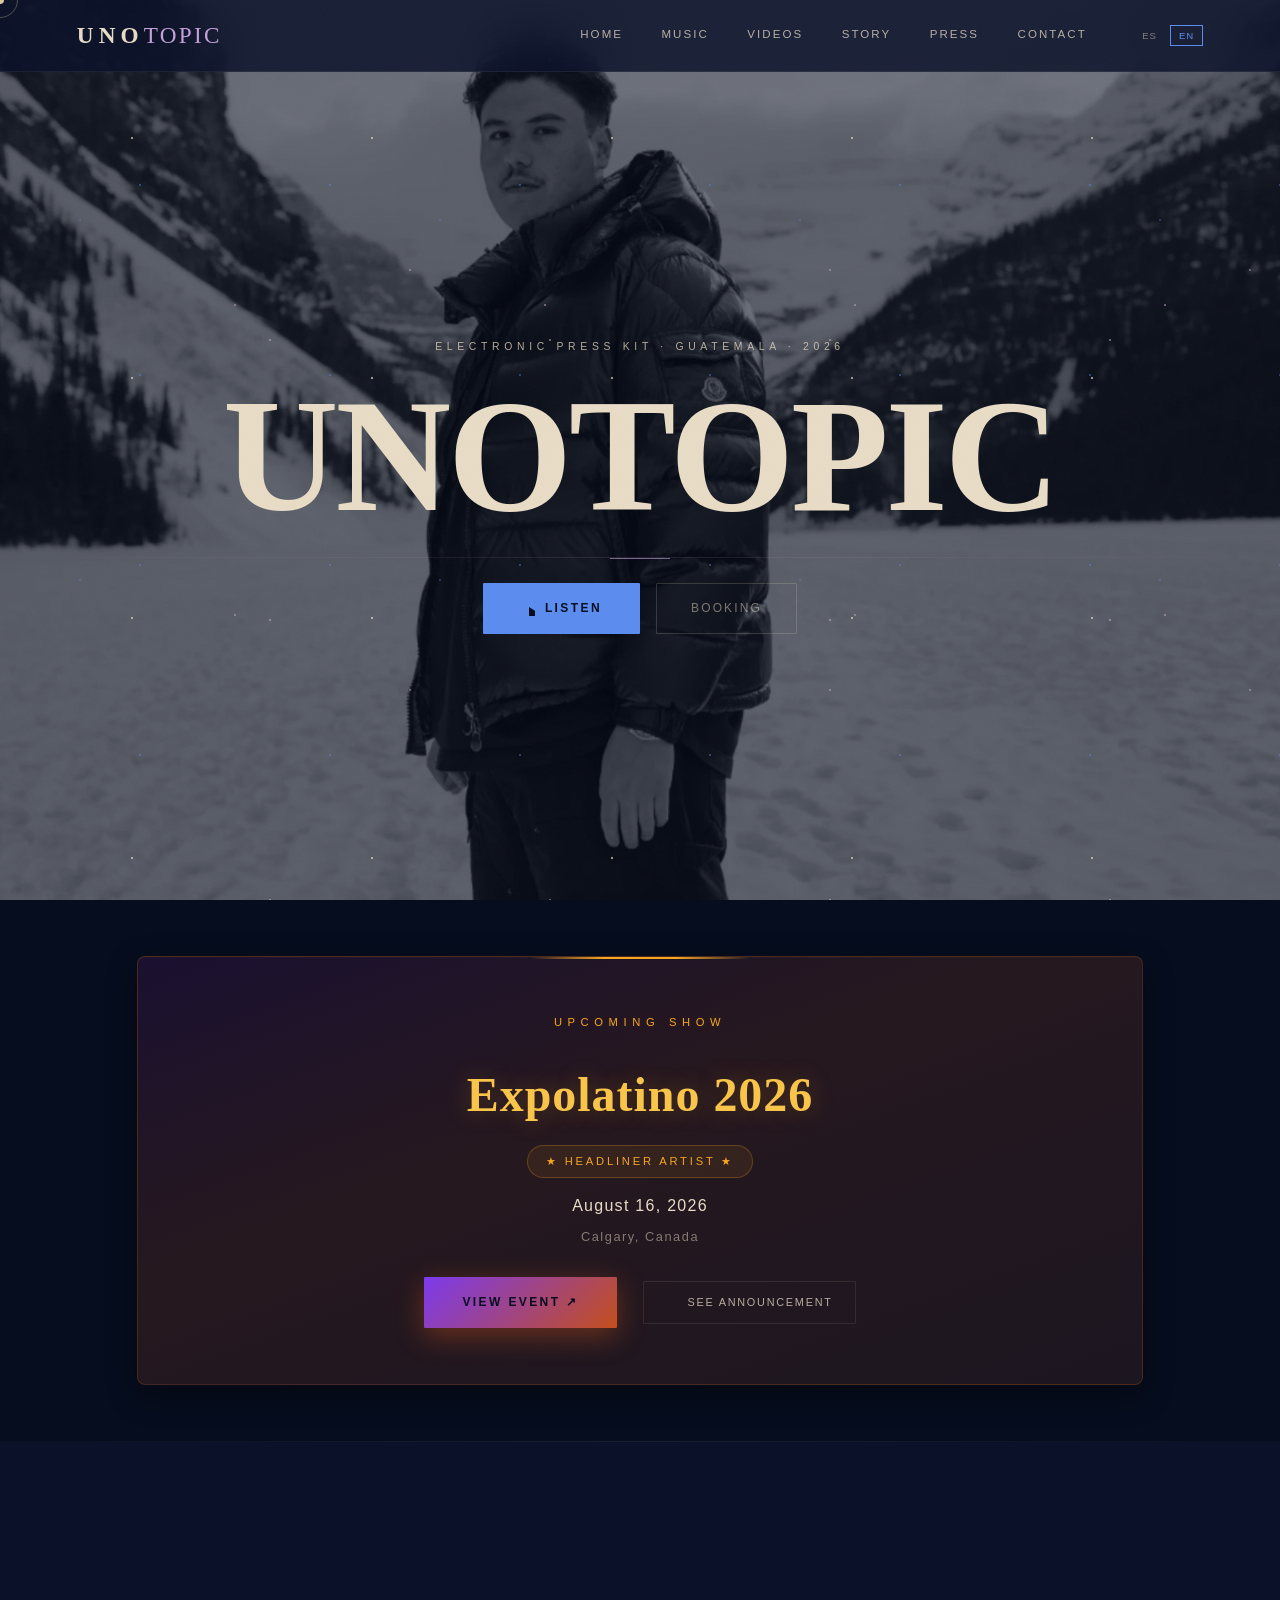
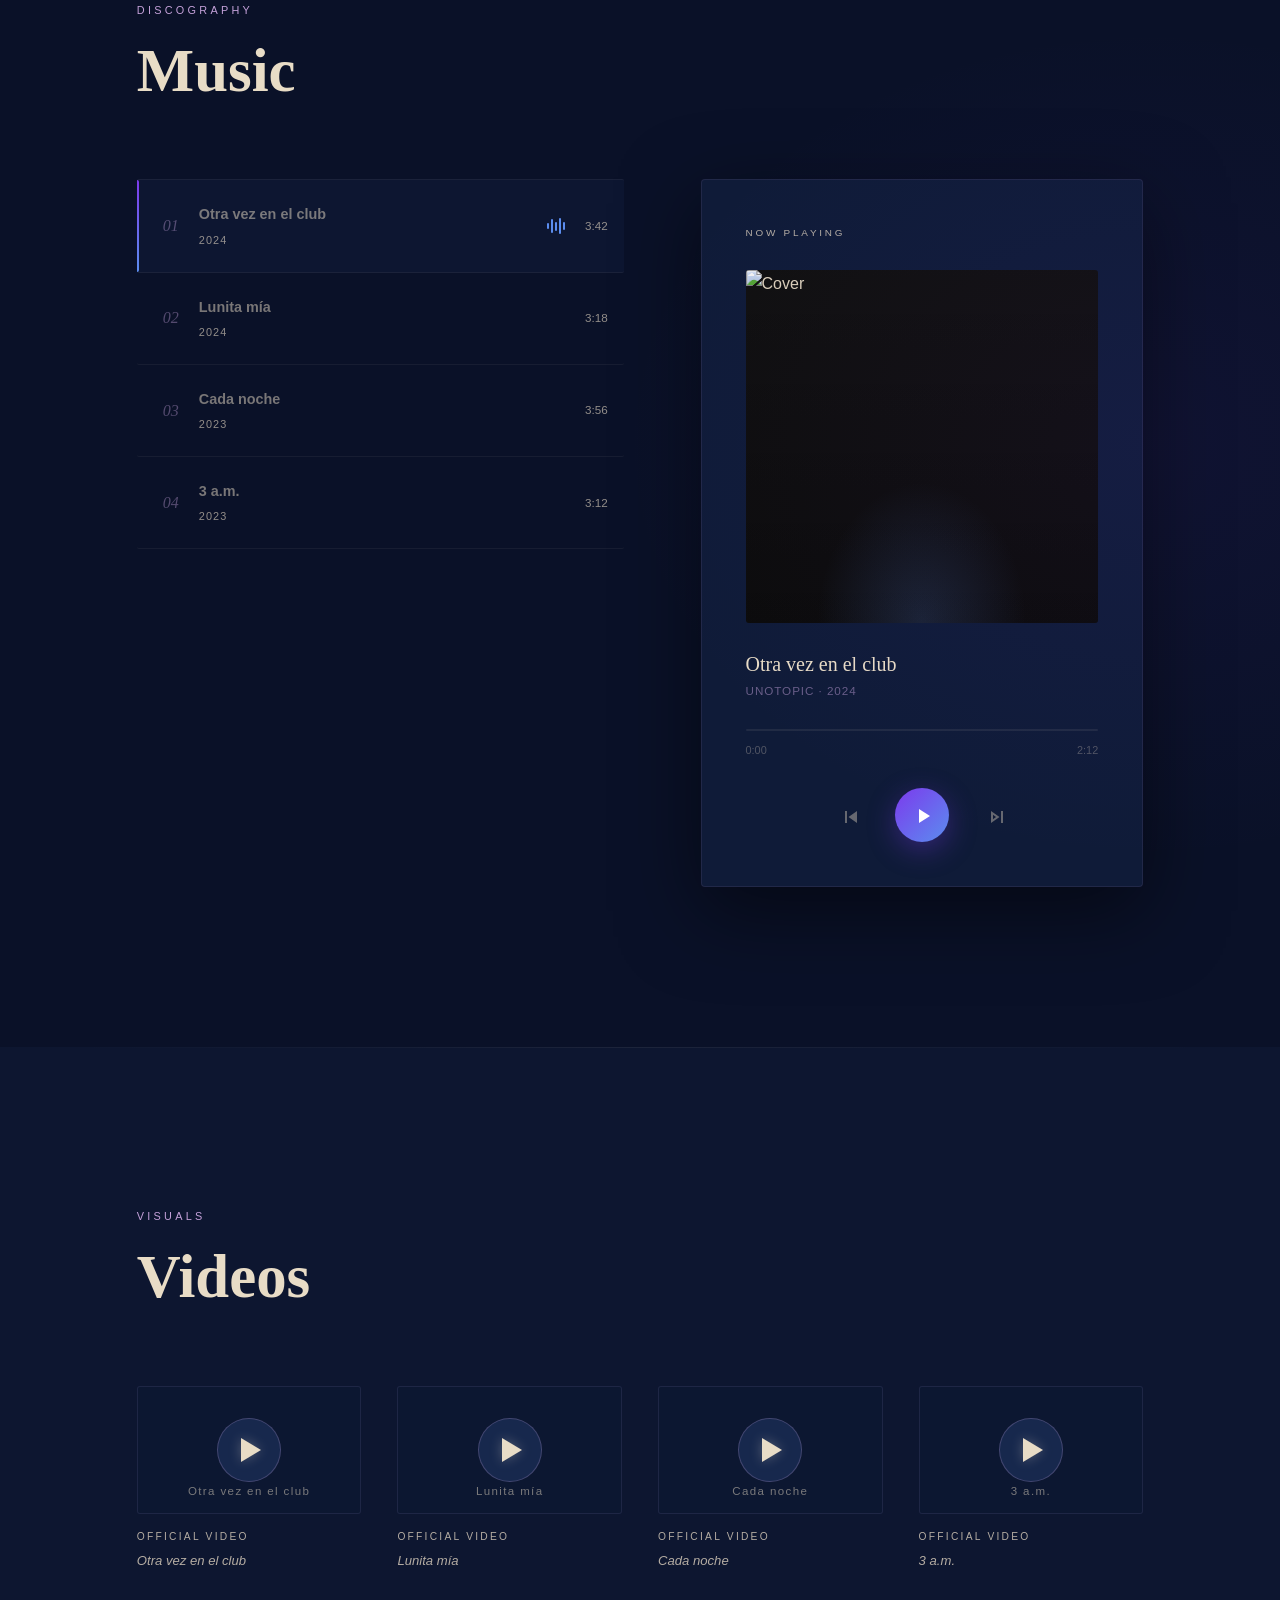
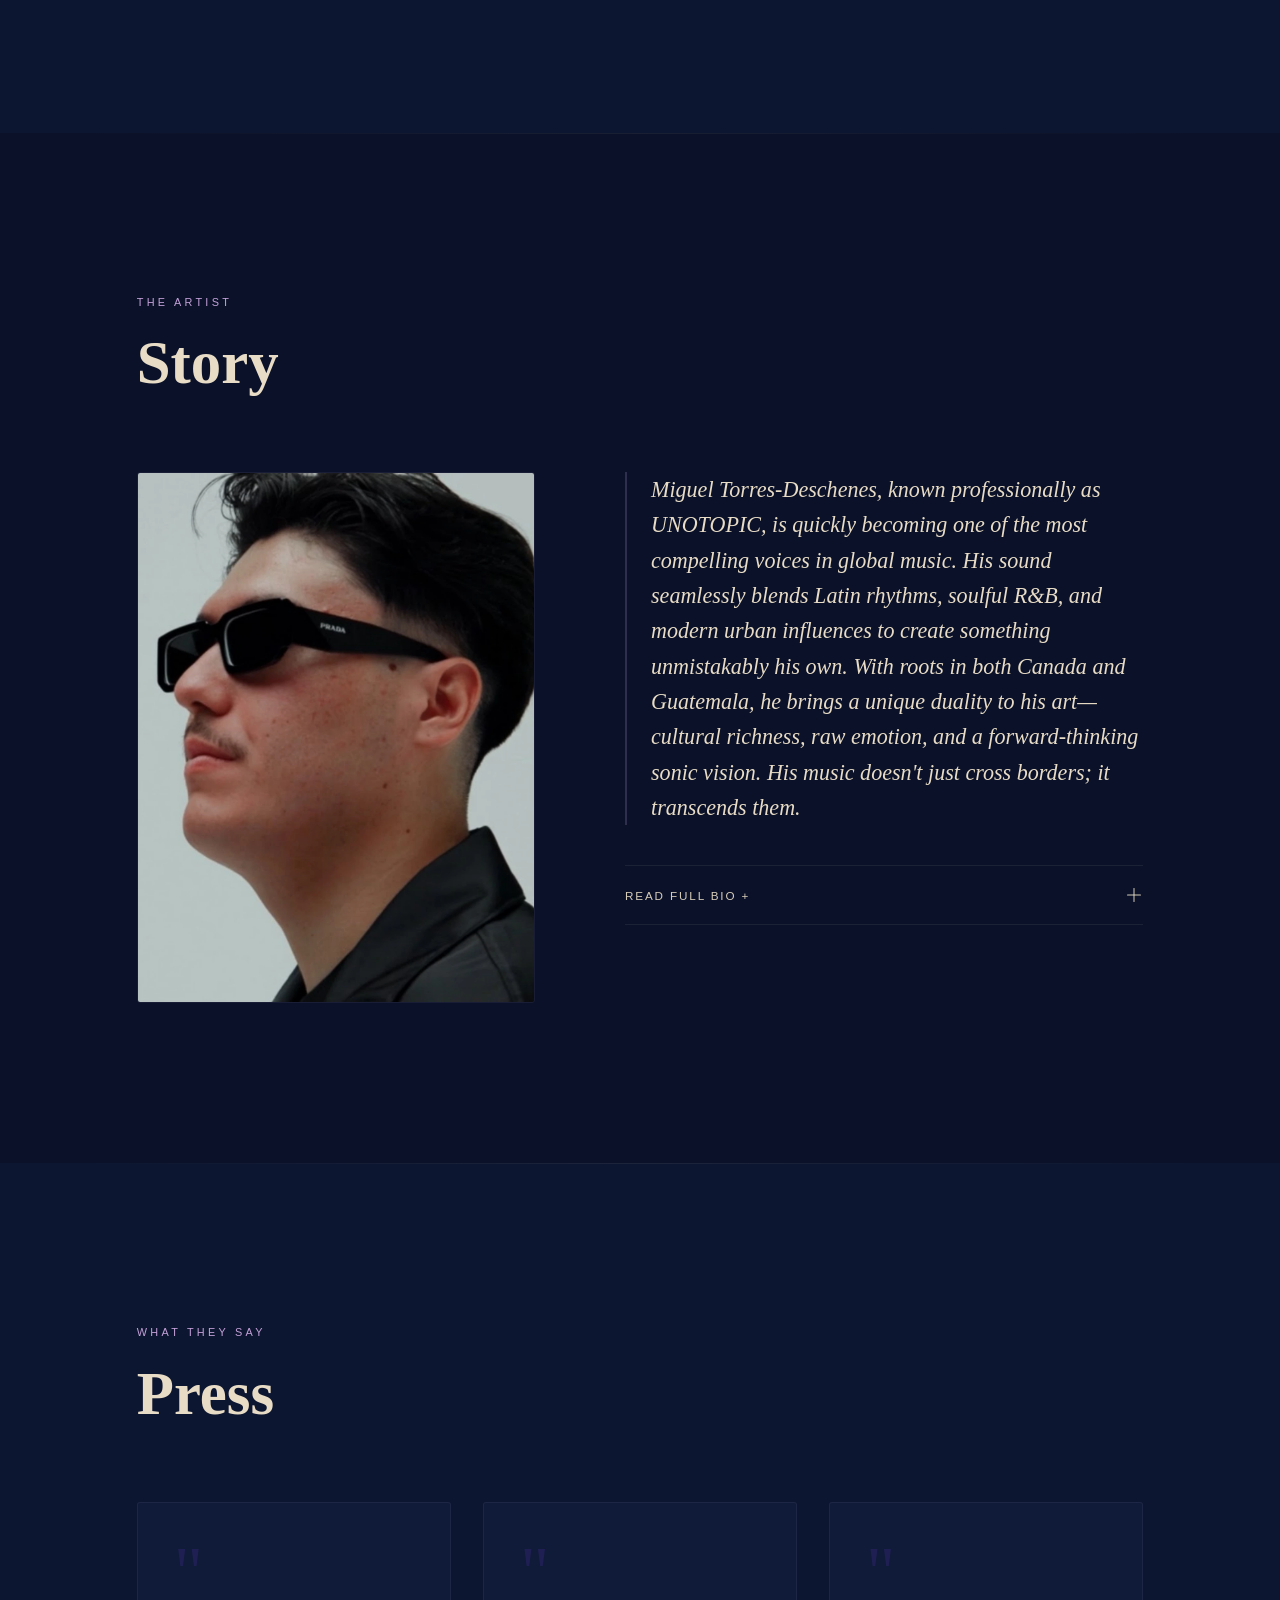
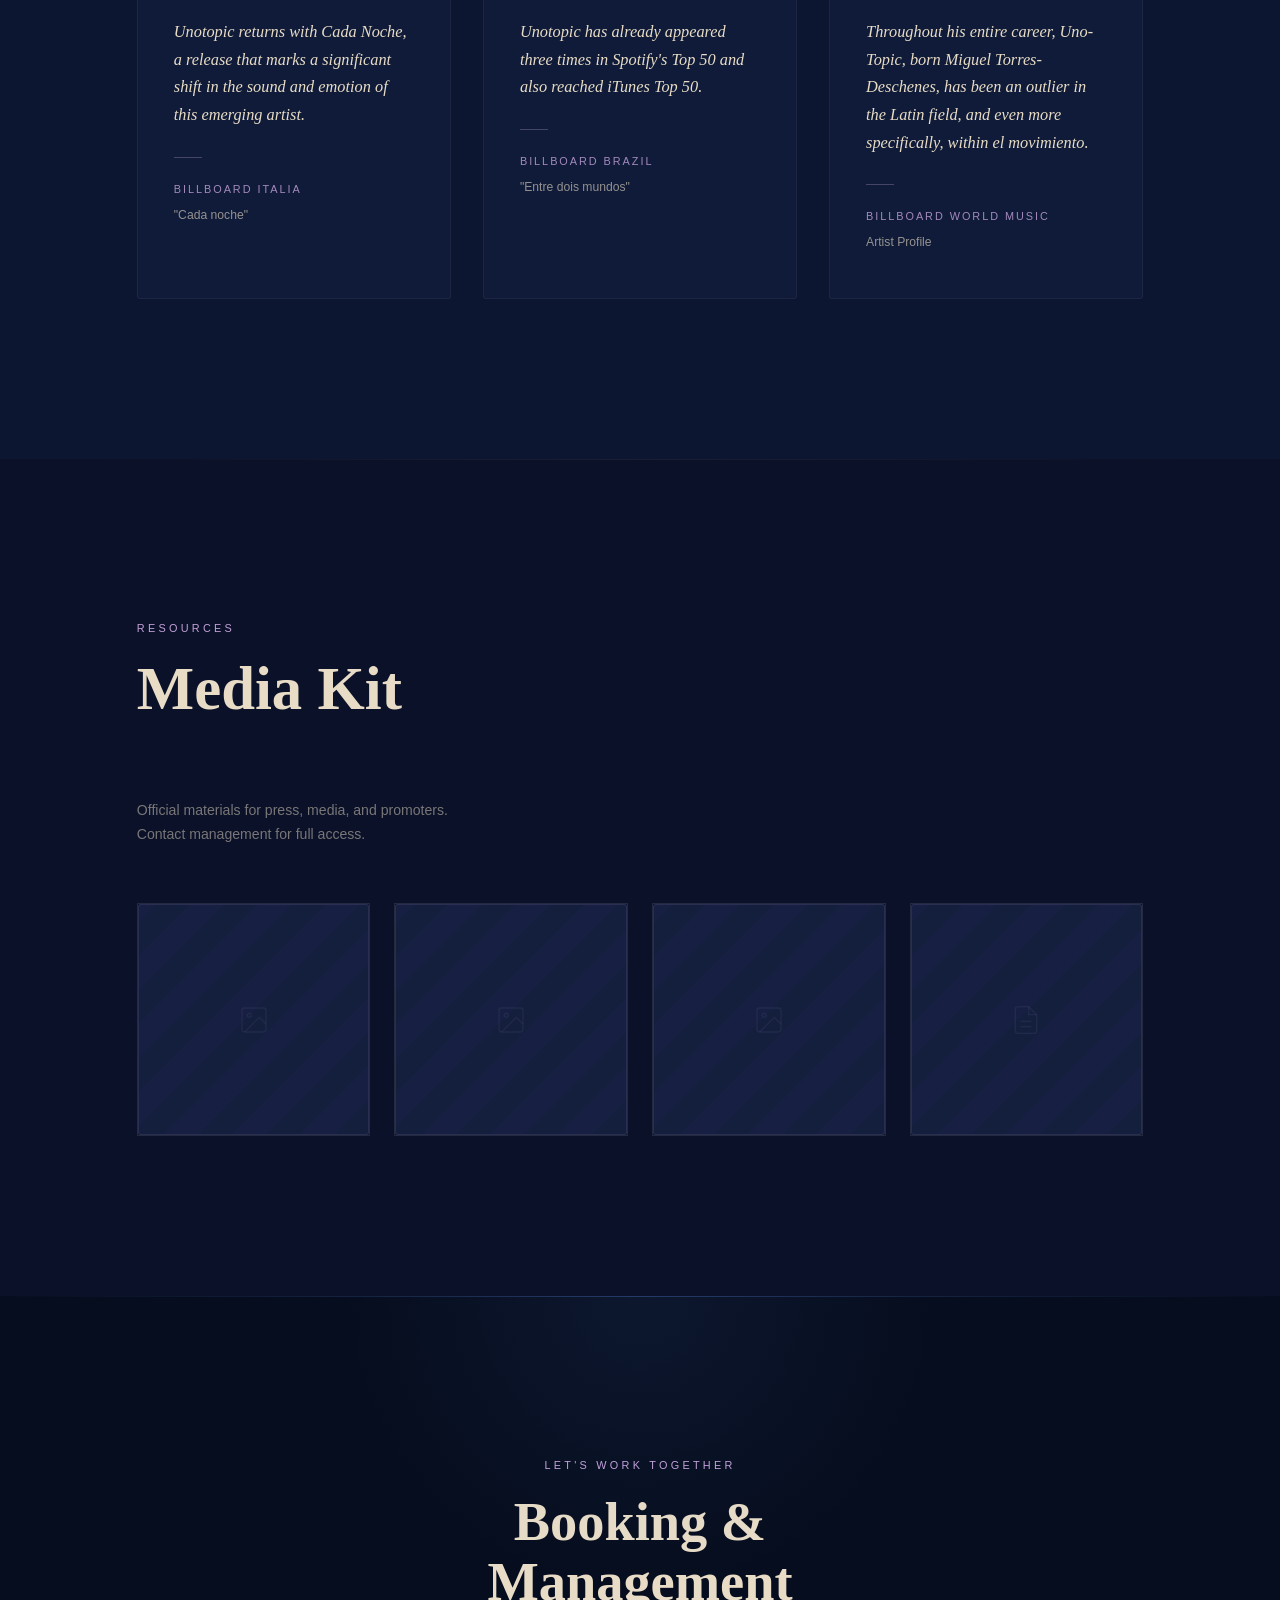
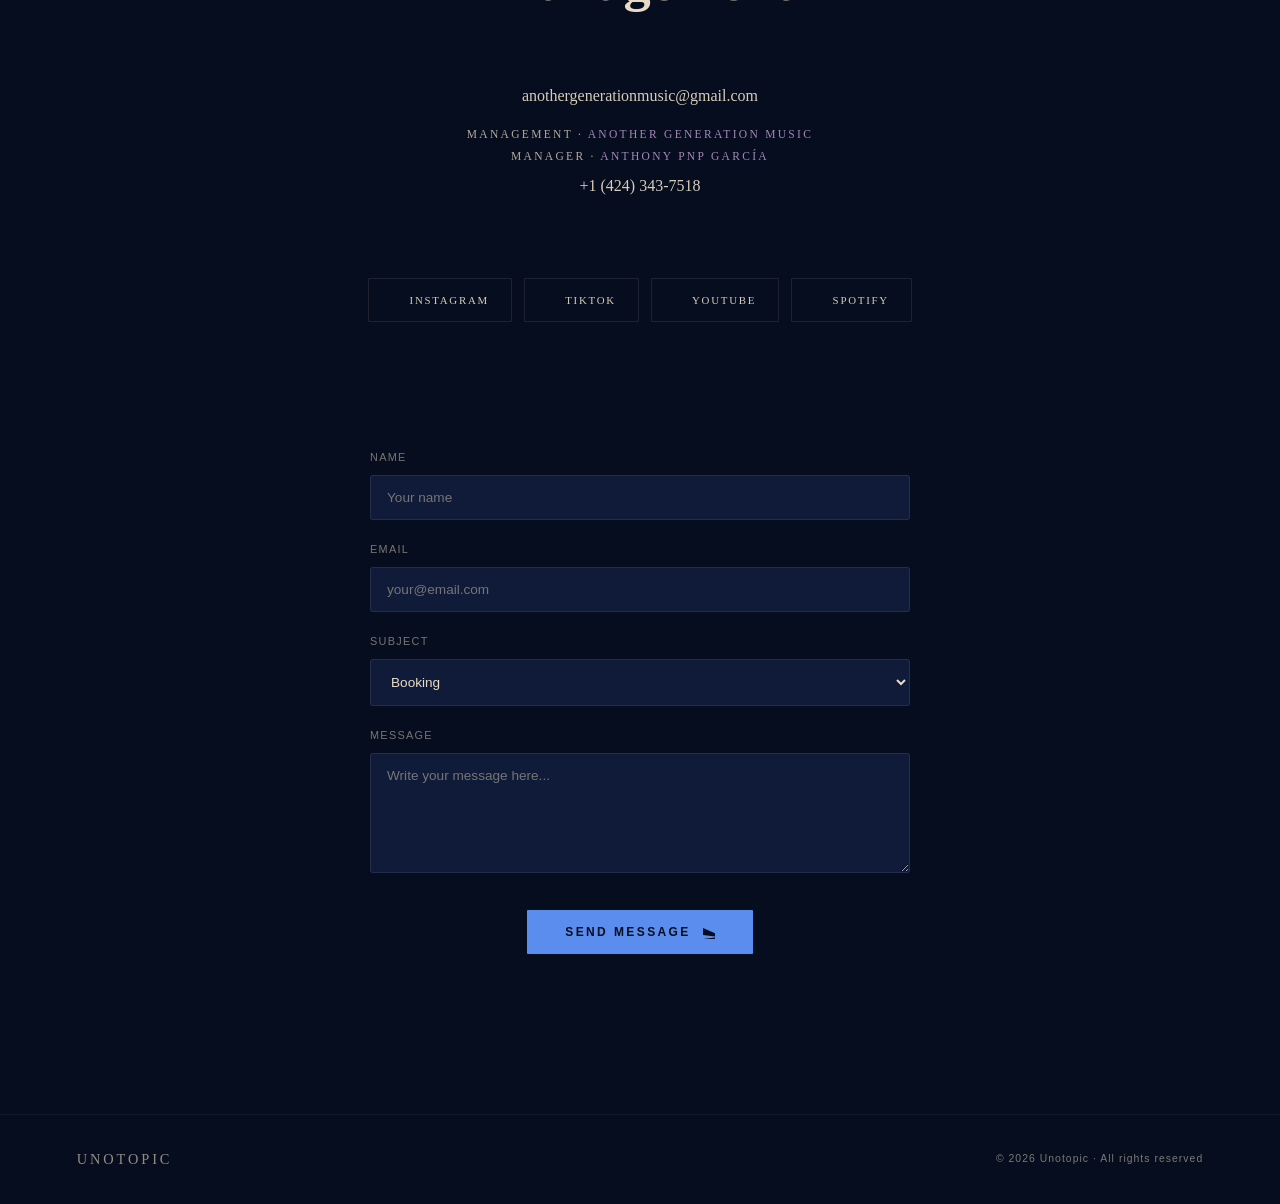
==== commit 5c24739e: "Corregir rutas de imágenes" ====
--- a/index.html
+++ b/index.html
@@ -182,25 +182,25 @@
     <p class="mk-intro r d2" data-i18n="mk_intro">Materiales oficiales para prensa, medios y promotores.<br>Contactar a management para acceso completo.</p>
     
     <div class="mk-grid">
-      <a href="/assets/img/foto-prensa-1.jpg" class="mk-item r d1" download>
+      <a href="assets/img/foto-prensa-1.jpg" class="mk-item r d1" download>
         <div class="ph" style="height:100%;">
           <svg class="ph-icon" width="32" height="32" viewBox="0 0 24 24" fill="none" stroke="currentColor" stroke-width="1"><rect x="3" y="3" width="18" height="18" rx="2"/><circle cx="8.5" cy="8.5" r="1.5"/><path d="m21 15-5-5L5 21"/></svg>
         </div>
       </a>
       
-      <a href="/assets/img/foto-prensa-2.jpg" class="mk-item r d2" download>
+      <a href="assets/img/foto-prensa-2.jpg" class="mk-item r d2" download>
         <div class="ph" style="height:100%;">
           <svg class="ph-icon" width="32" height="32" viewBox="0 0 24 24" fill="none" stroke="currentColor" stroke-width="1"><rect x="3" y="3" width="18" height="18" rx="2"/><circle cx="8.5" cy="8.5" r="1.5"/><path d="m21 15-5-5L5 21"/></svg>
         </div>
       </a>
       
-      <a href="/assets/img/foto-prensa-3.jpg" class="mk-item r d1" download>
+      <a href="assets/img/foto-prensa-3.jpg" class="mk-item r d1" download>
         <div class="ph" style="height:100%;">
           <svg class="ph-icon" width="32" height="32" viewBox="0 0 24 24" fill="none" stroke="currentColor" stroke-width="1"><rect x="3" y="3" width="18" height="18" rx="2"/><circle cx="8.5" cy="8.5" r="1.5"/><path d="m21 15-5-5L5 21"/></svg>
         </div>
       </a>
       
-      <a href="/assets/docs/media-kit.pdf" class="mk-item r d2" download>
+      <a href="assets/docs/media-kit.pdf" class="mk-item r d2" download>
         <div class="ph" style="height:100%;">
           <svg class="ph-icon" width="32" height="32" viewBox="0 0 24 24" fill="none" stroke="currentColor" stroke-width="1">
             <path d="M14 2H6a2 2 0 0 0-2 2v16a2 2 0 0 0 2 2h12a2 2 0 0 0 2-2V8z"/><polyline points="14 2 14 8 20 8"/><line x1="16" y1="13" x2="8" y2="13"/><line x1="16" y1="17" x2="8" y2="17"/>
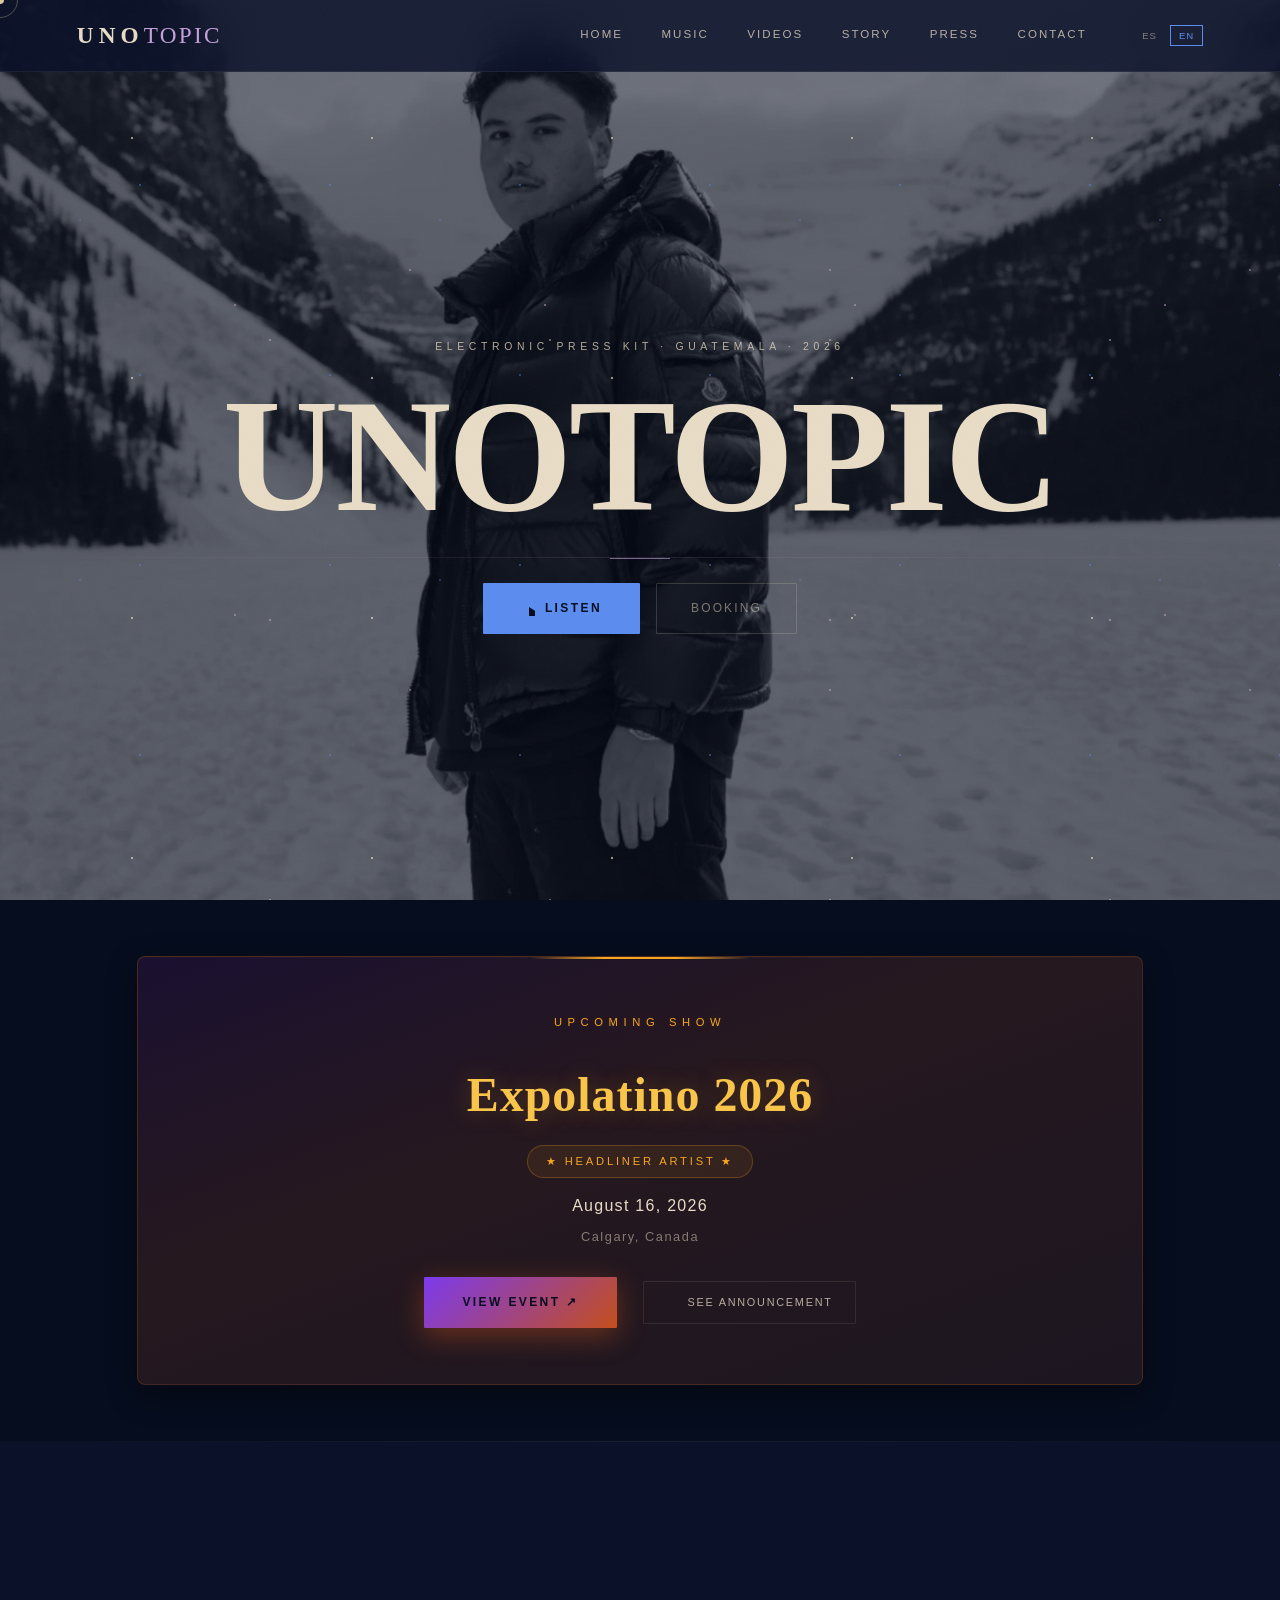
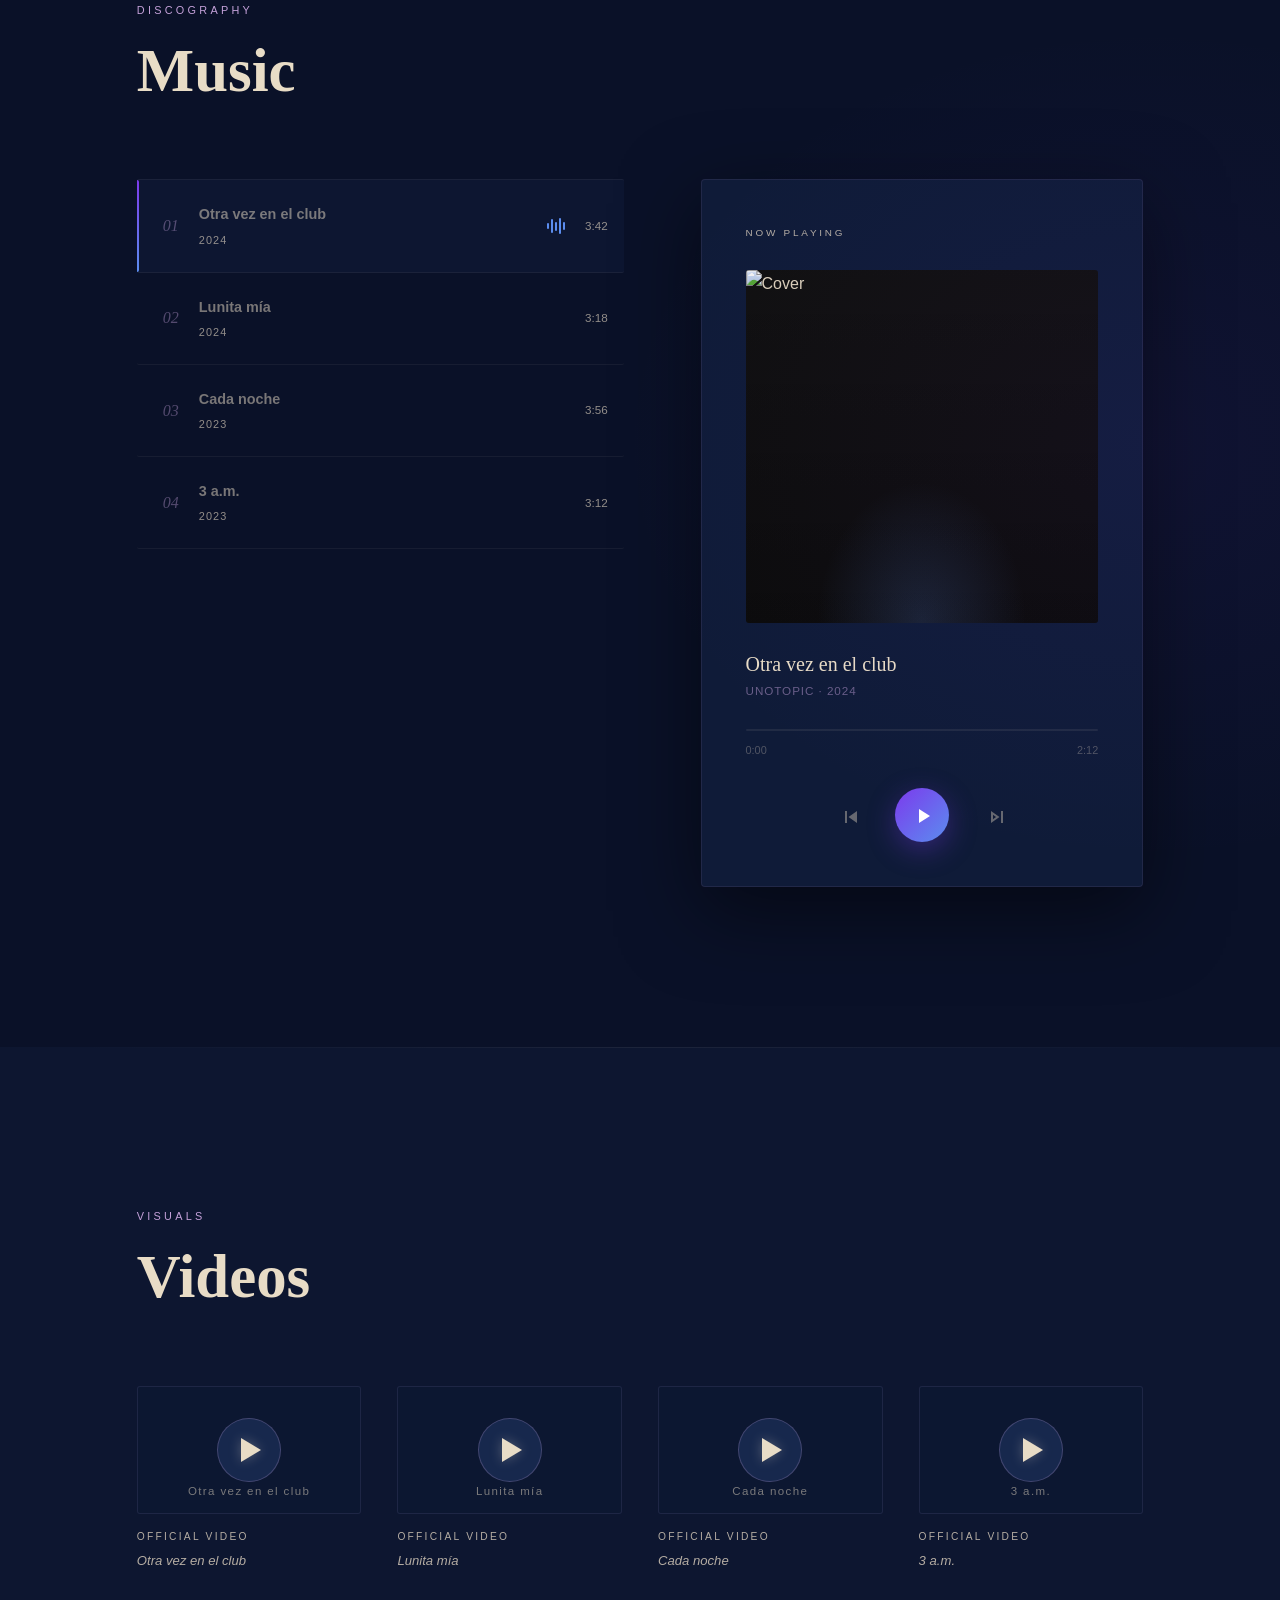
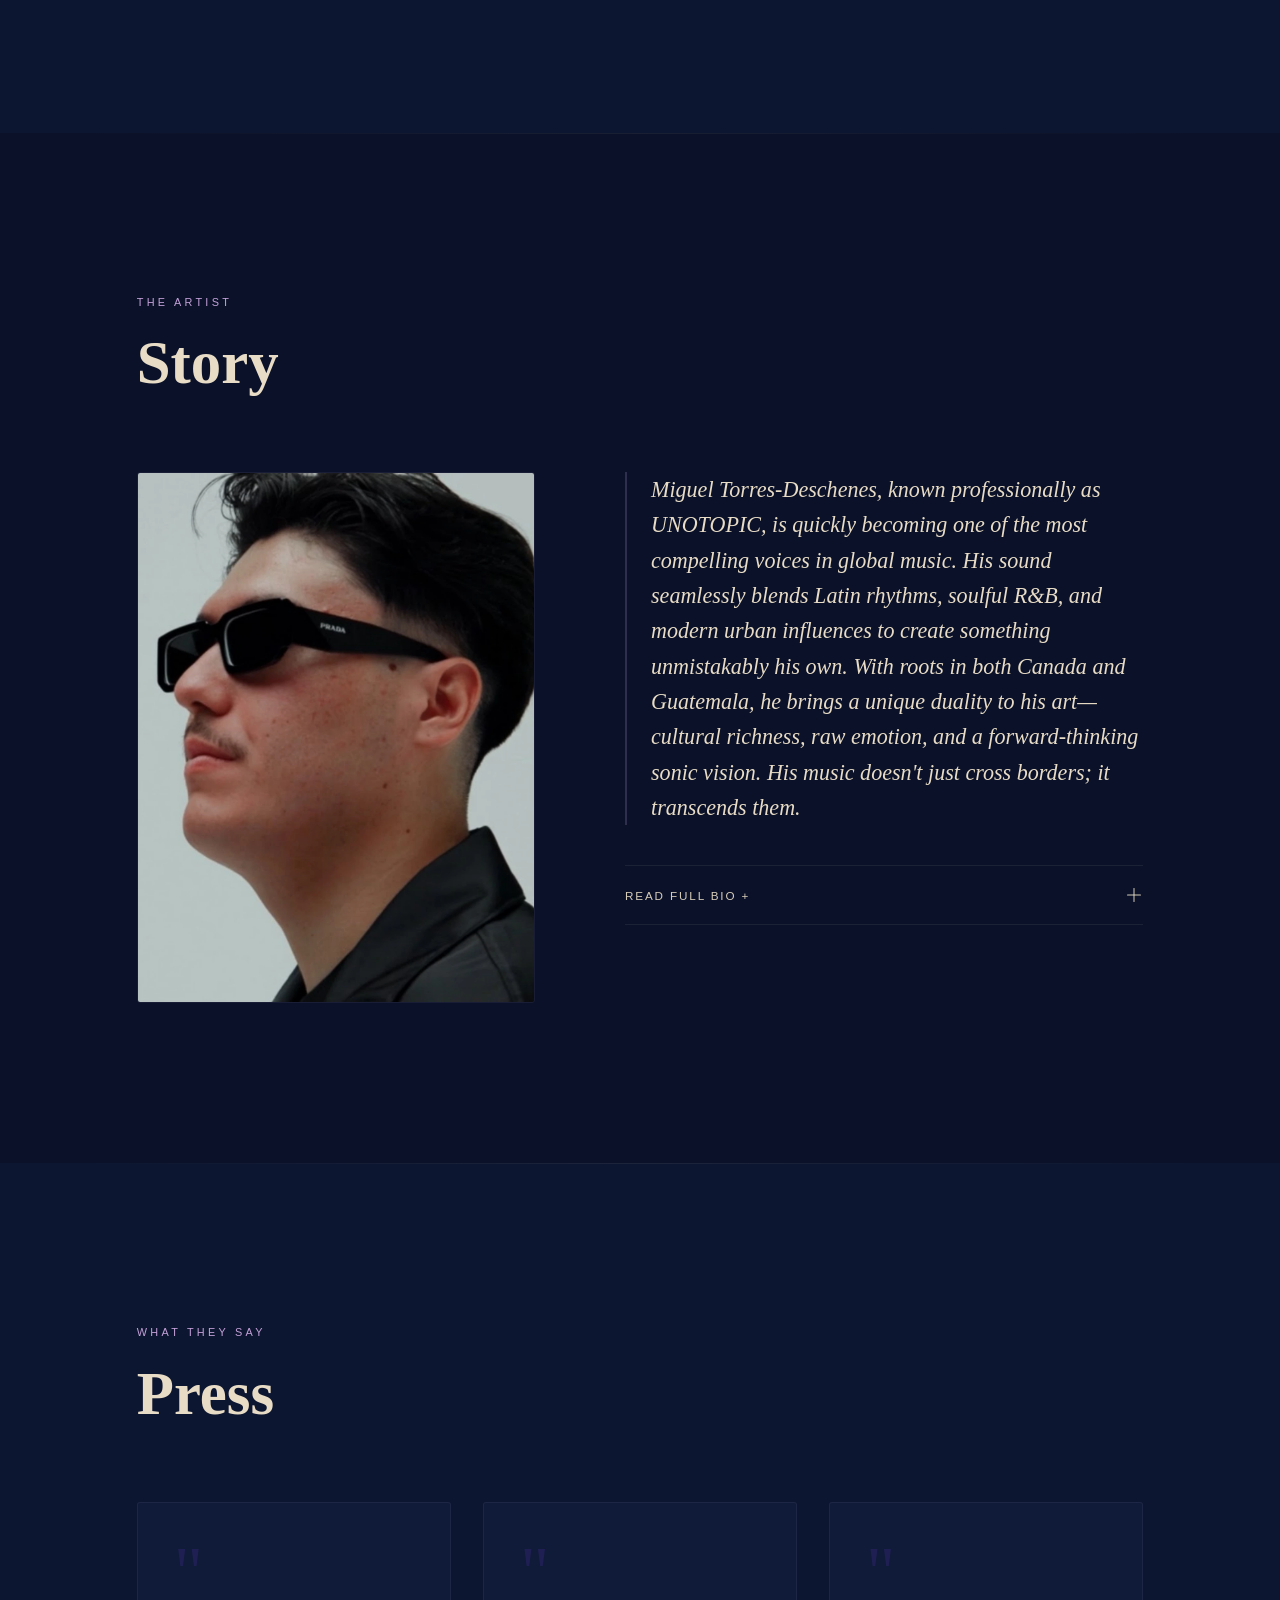
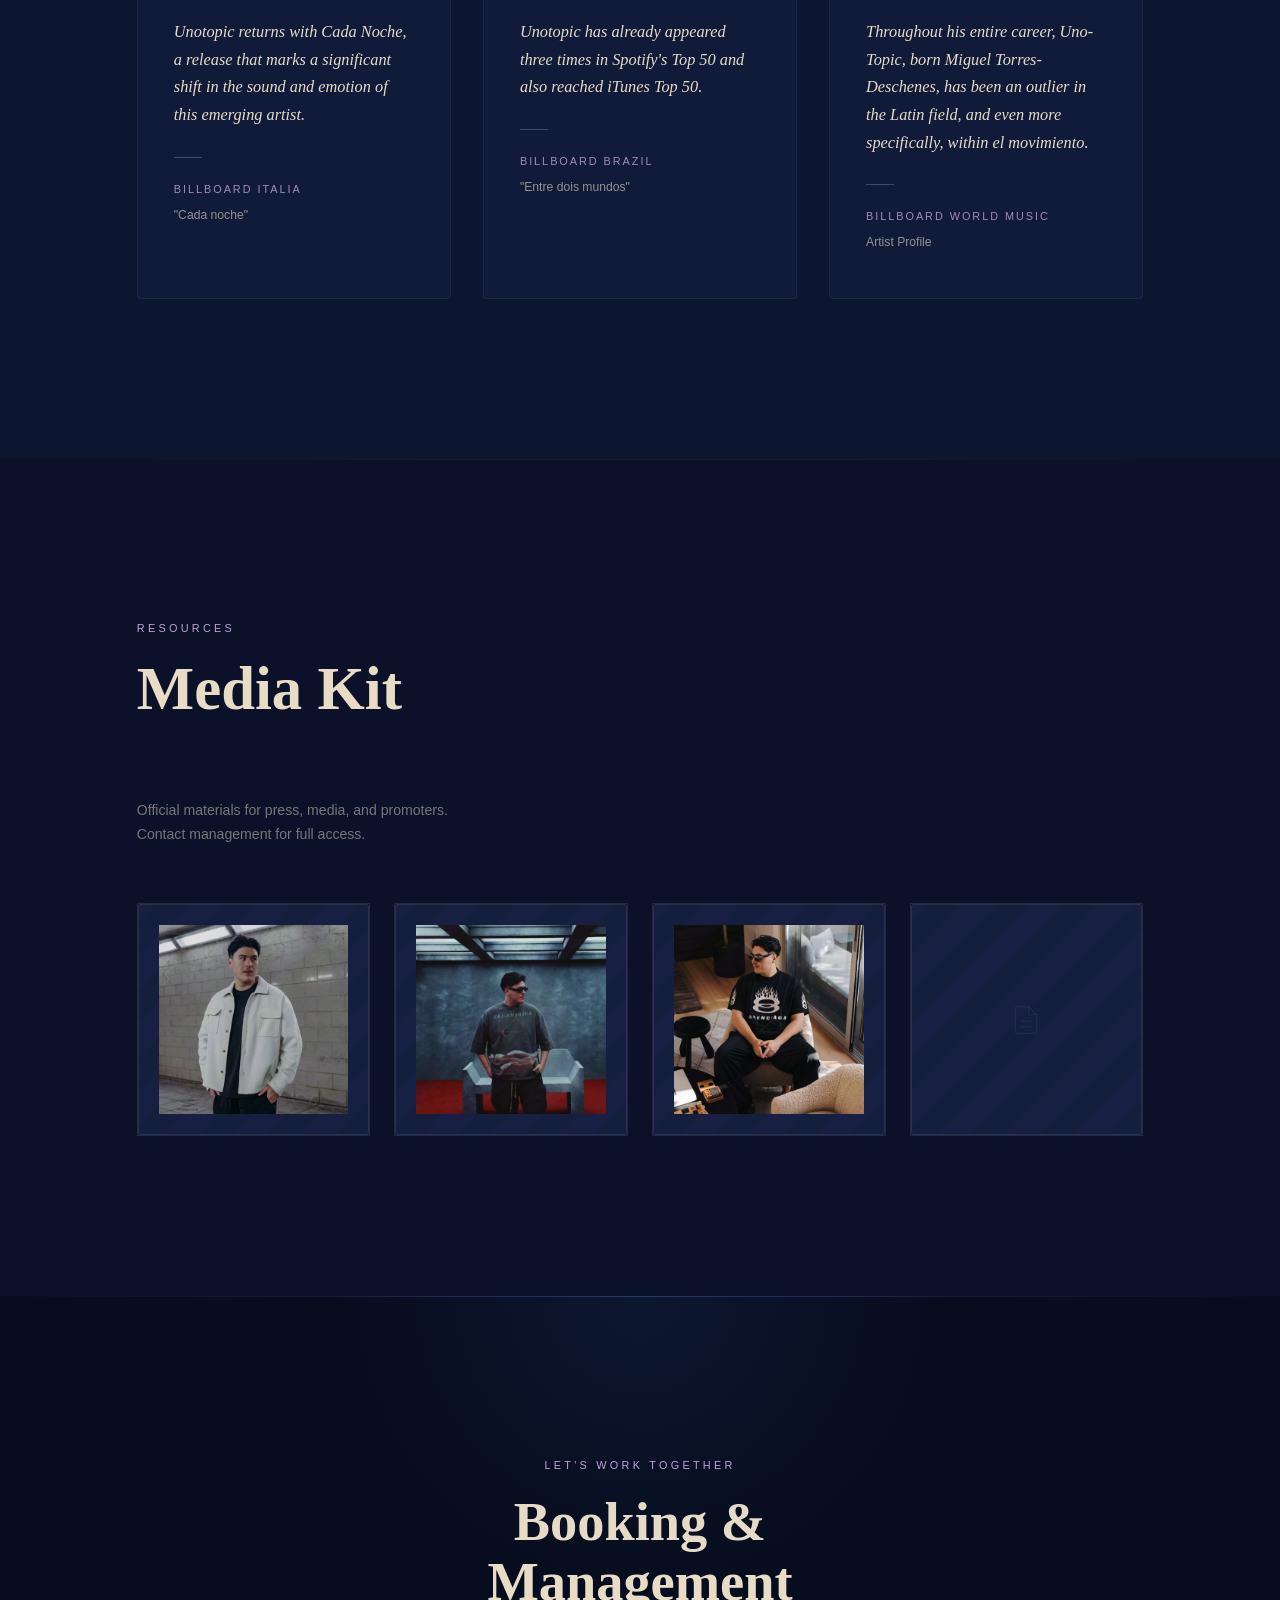
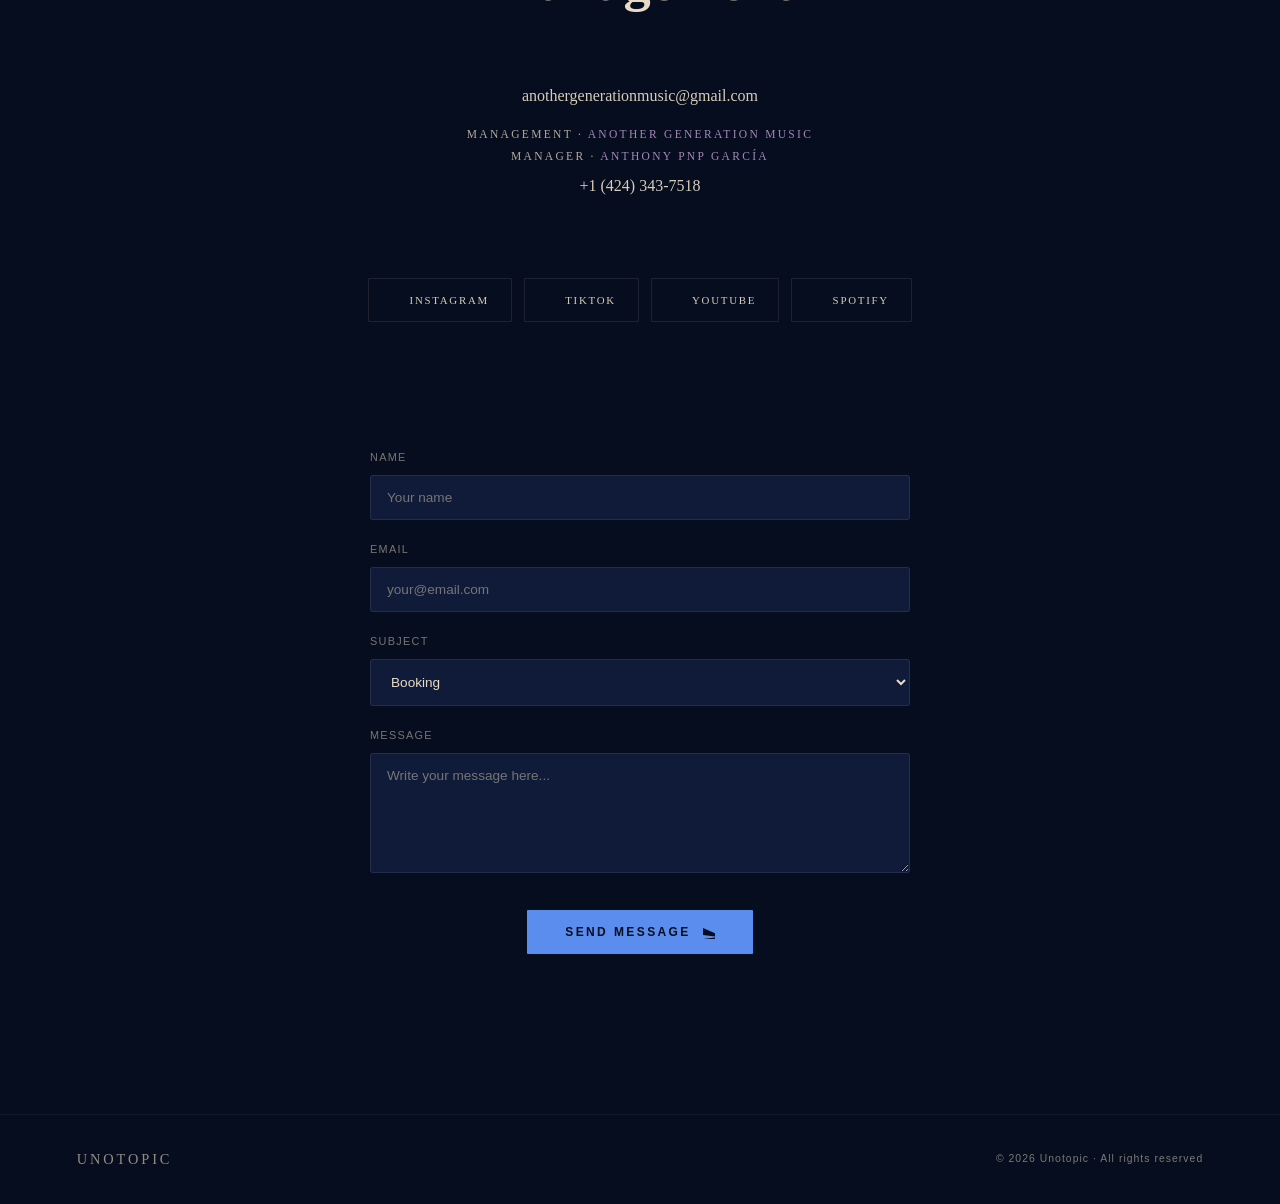
==== commit 1959890d: "Limpieza final de archivos y actualización del index" ====
--- a/index.html
+++ b/index.html
@@ -183,25 +183,28 @@
     
     <div class="mk-grid">
       <a href="assets/img/foto-prensa-1.jpg" class="mk-item r d1" download>
-        <div class="ph" style="height:100%;">
-          <svg class="ph-icon" width="32" height="32" viewBox="0 0 24 24" fill="none" stroke="currentColor" stroke-width="1"><rect x="3" y="3" width="18" height="18" rx="2"/><circle cx="8.5" cy="8.5" r="1.5"/><path d="m21 15-5-5L5 21"/></svg>
+        <div class="ph" style="height:100%; position:relative;">
+          <img src="assets/img/foto-prensa-1.jpg" alt="Prensa 1" style="width:100%; height:100%; object-fit:cover;">
+          <svg class="ph-icon" width="32" height="32" viewBox="0 0 24 24" fill="none" stroke="currentColor" stroke-width="1" style="position:absolute; top:50%; left:50%; transform:translate(-50%, -50%);"><rect x="3" y="3" width="18" height="18" rx="2"/><circle cx="8.5" cy="8.5" r="1.5"/><path d="m21 15-5-5L5 21"/></svg>
         </div>
       </a>
       
       <a href="assets/img/foto-prensa-2.jpg" class="mk-item r d2" download>
-        <div class="ph" style="height:100%;">
-          <svg class="ph-icon" width="32" height="32" viewBox="0 0 24 24" fill="none" stroke="currentColor" stroke-width="1"><rect x="3" y="3" width="18" height="18" rx="2"/><circle cx="8.5" cy="8.5" r="1.5"/><path d="m21 15-5-5L5 21"/></svg>
+        <div class="ph" style="height:100%; position:relative;">
+          <img src="assets/img/foto-prensa-2.jpg" alt="Prensa 2" style="width:100%; height:100%; object-fit:cover;">
+          <svg class="ph-icon" width="32" height="32" viewBox="0 0 24 24" fill="none" stroke="currentColor" stroke-width="1" style="position:absolute; top:50%; left:50%; transform:translate(-50%, -50%);"><rect x="3" y="3" width="18" height="18" rx="2"/><circle cx="8.5" cy="8.5" r="1.5"/><path d="m21 15-5-5L5 21"/></svg>
         </div>
       </a>
       
       <a href="assets/img/foto-prensa-3.jpg" class="mk-item r d1" download>
-        <div class="ph" style="height:100%;">
-          <svg class="ph-icon" width="32" height="32" viewBox="0 0 24 24" fill="none" stroke="currentColor" stroke-width="1"><rect x="3" y="3" width="18" height="18" rx="2"/><circle cx="8.5" cy="8.5" r="1.5"/><path d="m21 15-5-5L5 21"/></svg>
+        <div class="ph" style="height:100%; position:relative;">
+          <img src="assets/img/foto-prensa-3.jpg" alt="Prensa 3" style="width:100%; height:100%; object-fit:cover;">
+          <svg class="ph-icon" width="32" height="32" viewBox="0 0 24 24" fill="none" stroke="currentColor" stroke-width="1" style="position:absolute; top:50%; left:50%; transform:translate(-50%, -50%);"><rect x="3" y="3" width="18" height="18" rx="2"/><circle cx="8.5" cy="8.5" r="1.5"/><path d="m21 15-5-5L5 21"/></svg>
         </div>
       </a>
       
       <a href="assets/docs/media-kit.pdf" class="mk-item r d2" download>
-        <div class="ph" style="height:100%;">
+        <div class="ph" style="height:100%; display:flex; align-items:center; justify-content:center;">
           <svg class="ph-icon" width="32" height="32" viewBox="0 0 24 24" fill="none" stroke="currentColor" stroke-width="1">
             <path d="M14 2H6a2 2 0 0 0-2 2v16a2 2 0 0 0 2 2h12a2 2 0 0 0 2-2V8z"/><polyline points="14 2 14 8 20 8"/><line x1="16" y1="13" x2="8" y2="13"/><line x1="16" y1="17" x2="8" y2="17"/>
           </svg>
@@ -279,4 +282,4 @@
 
 <script src="script.js"></script>
 </body>
-</html>
+</html>
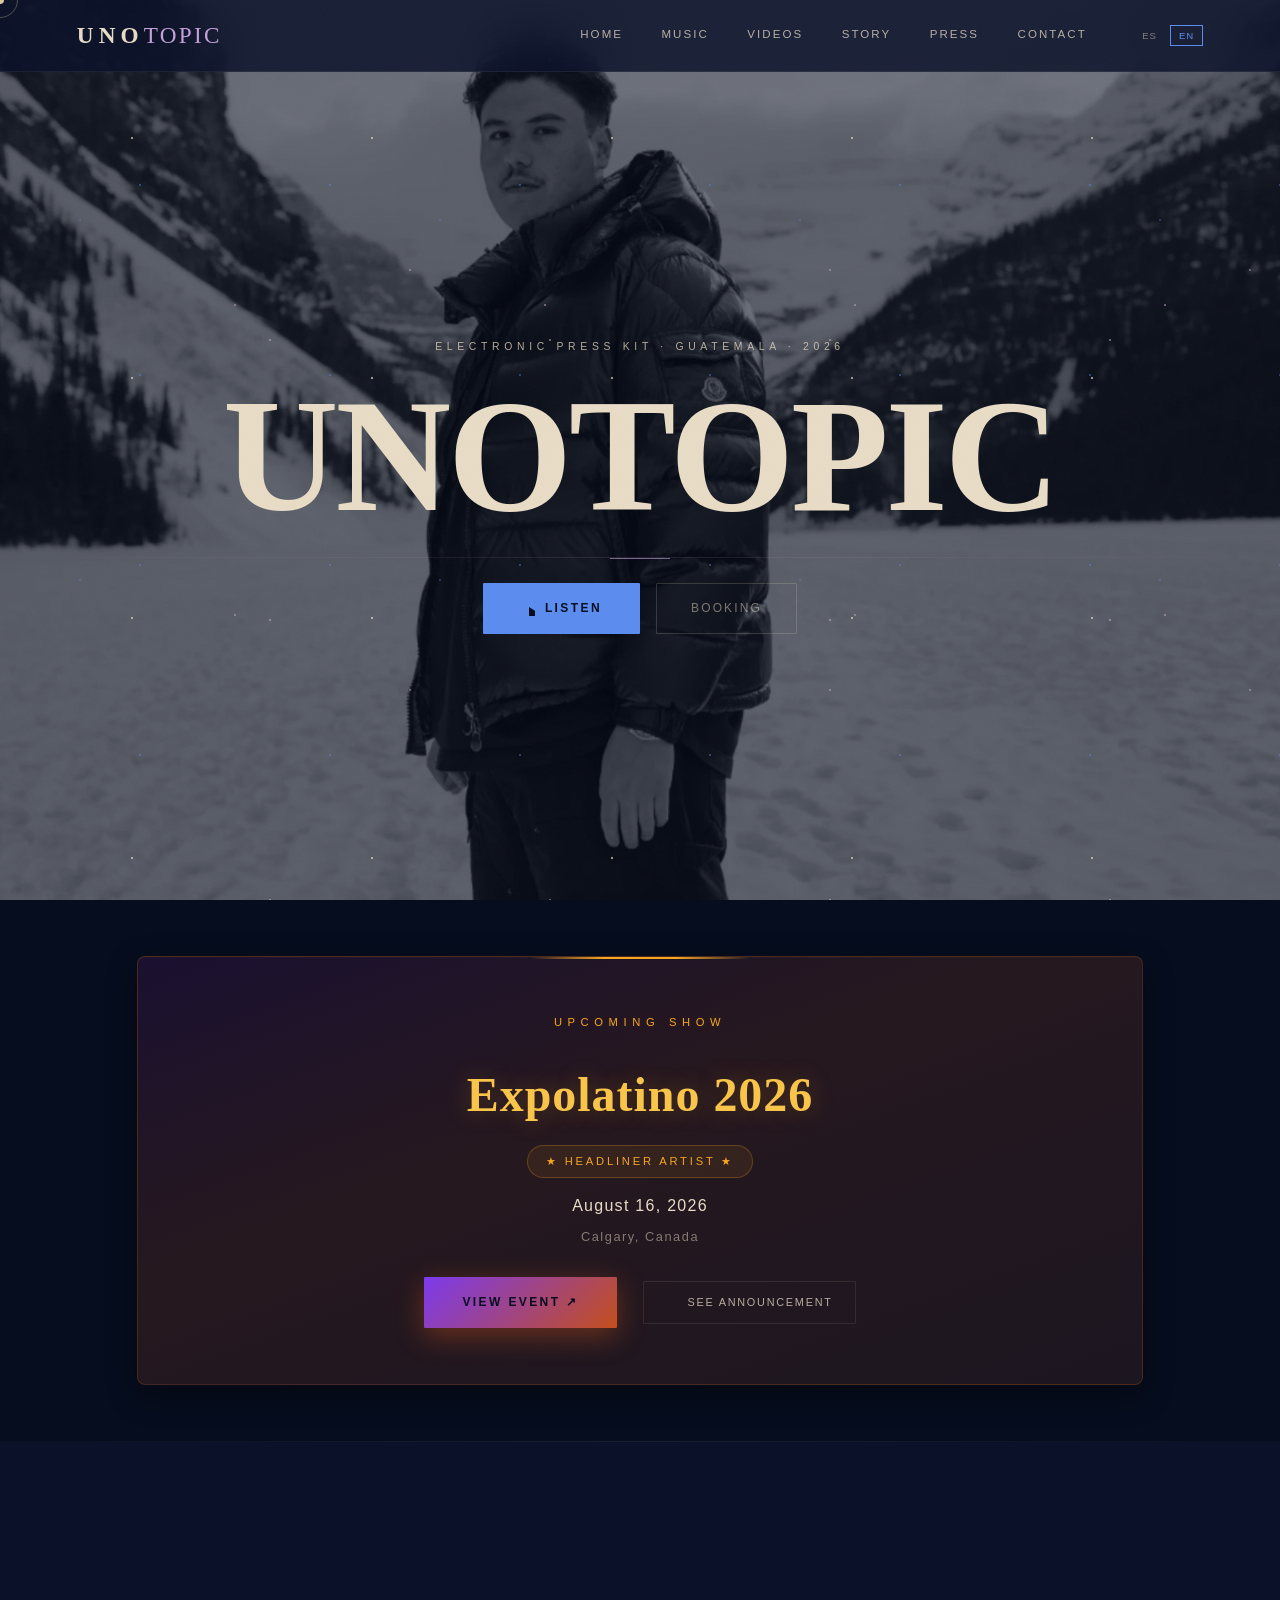
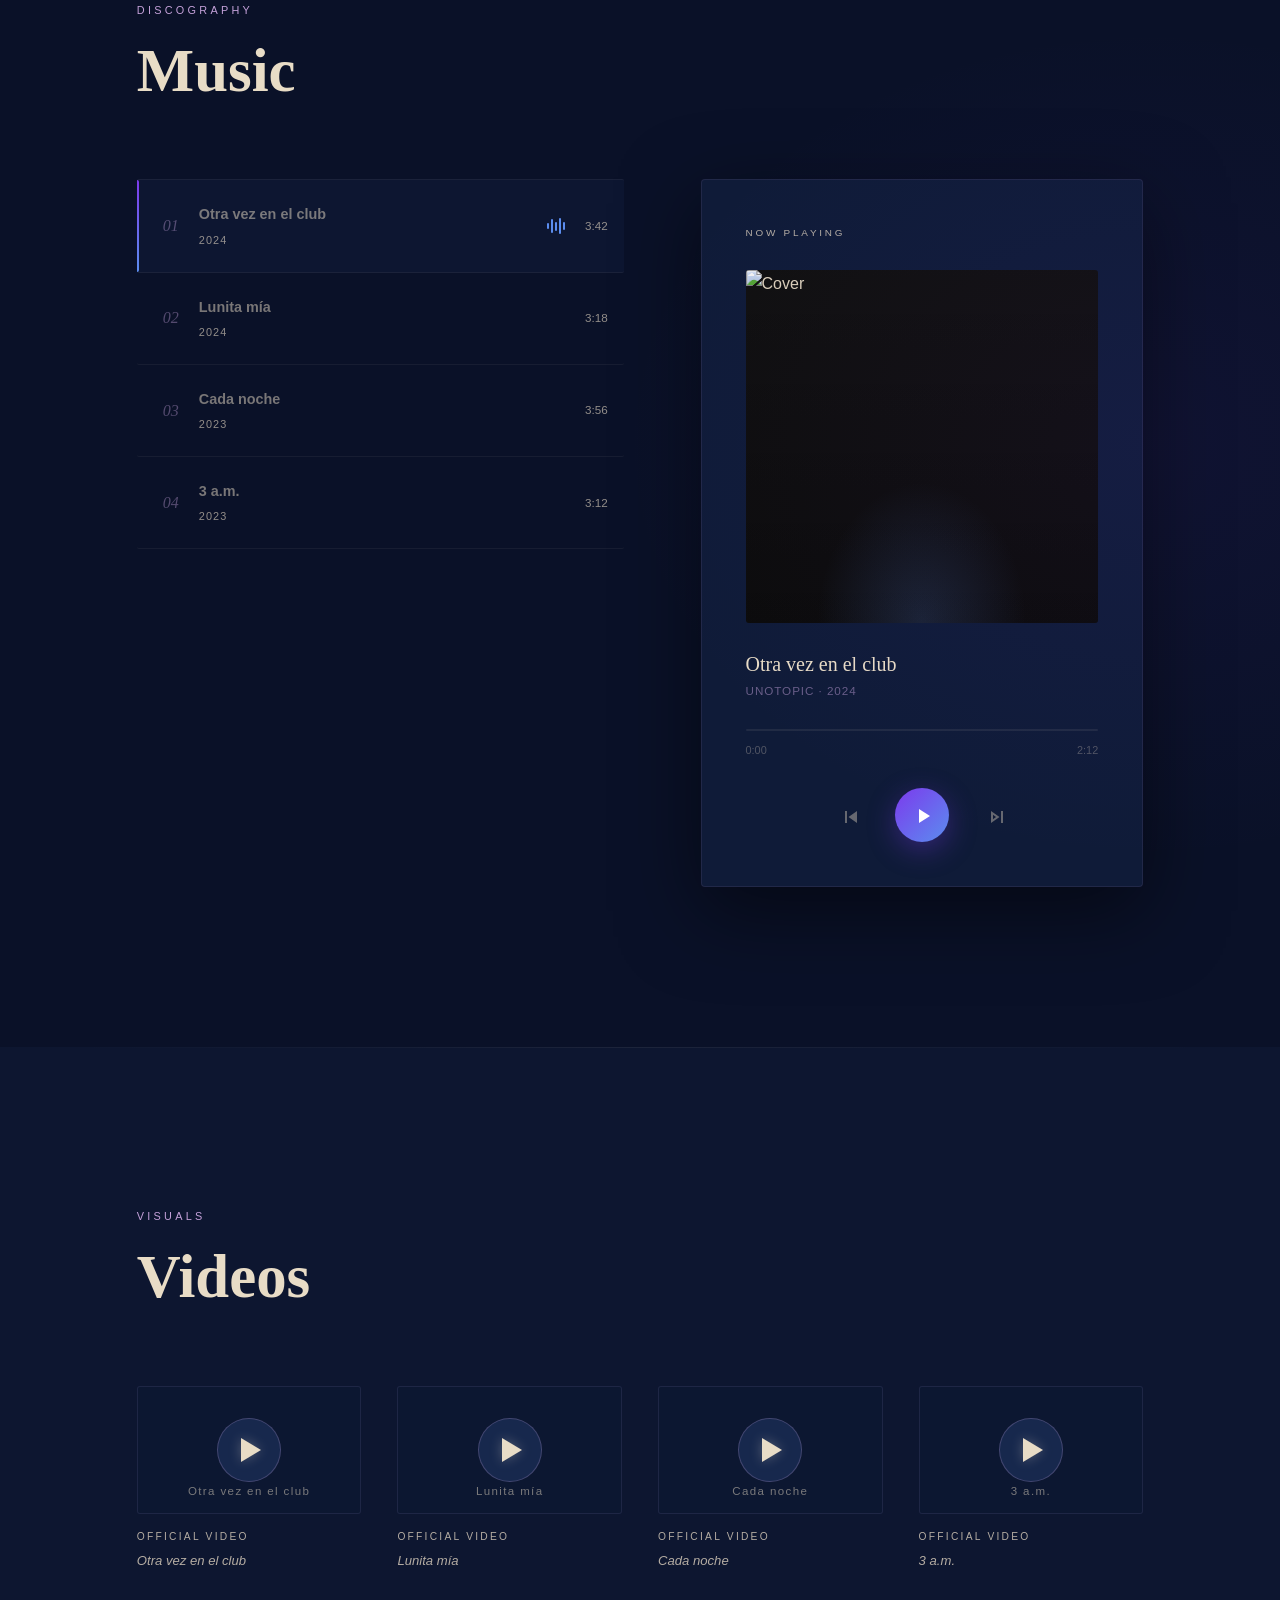
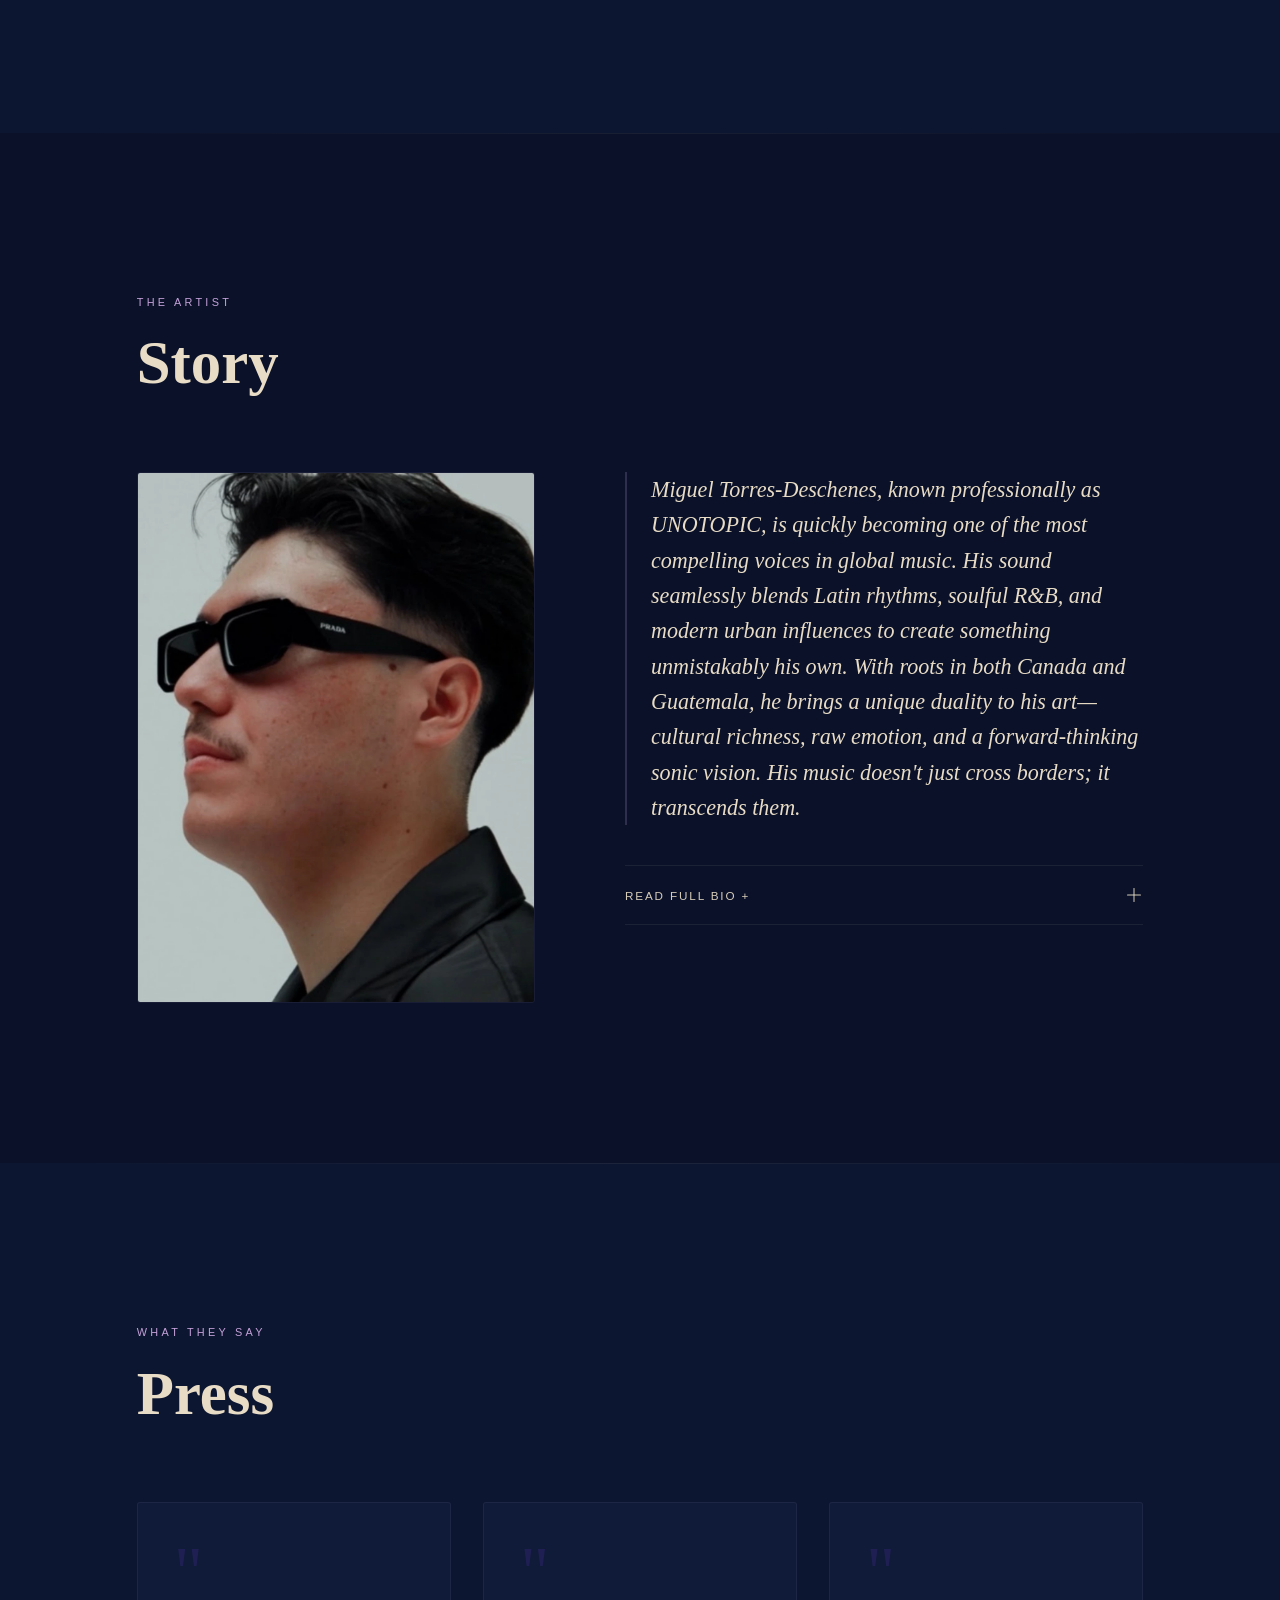
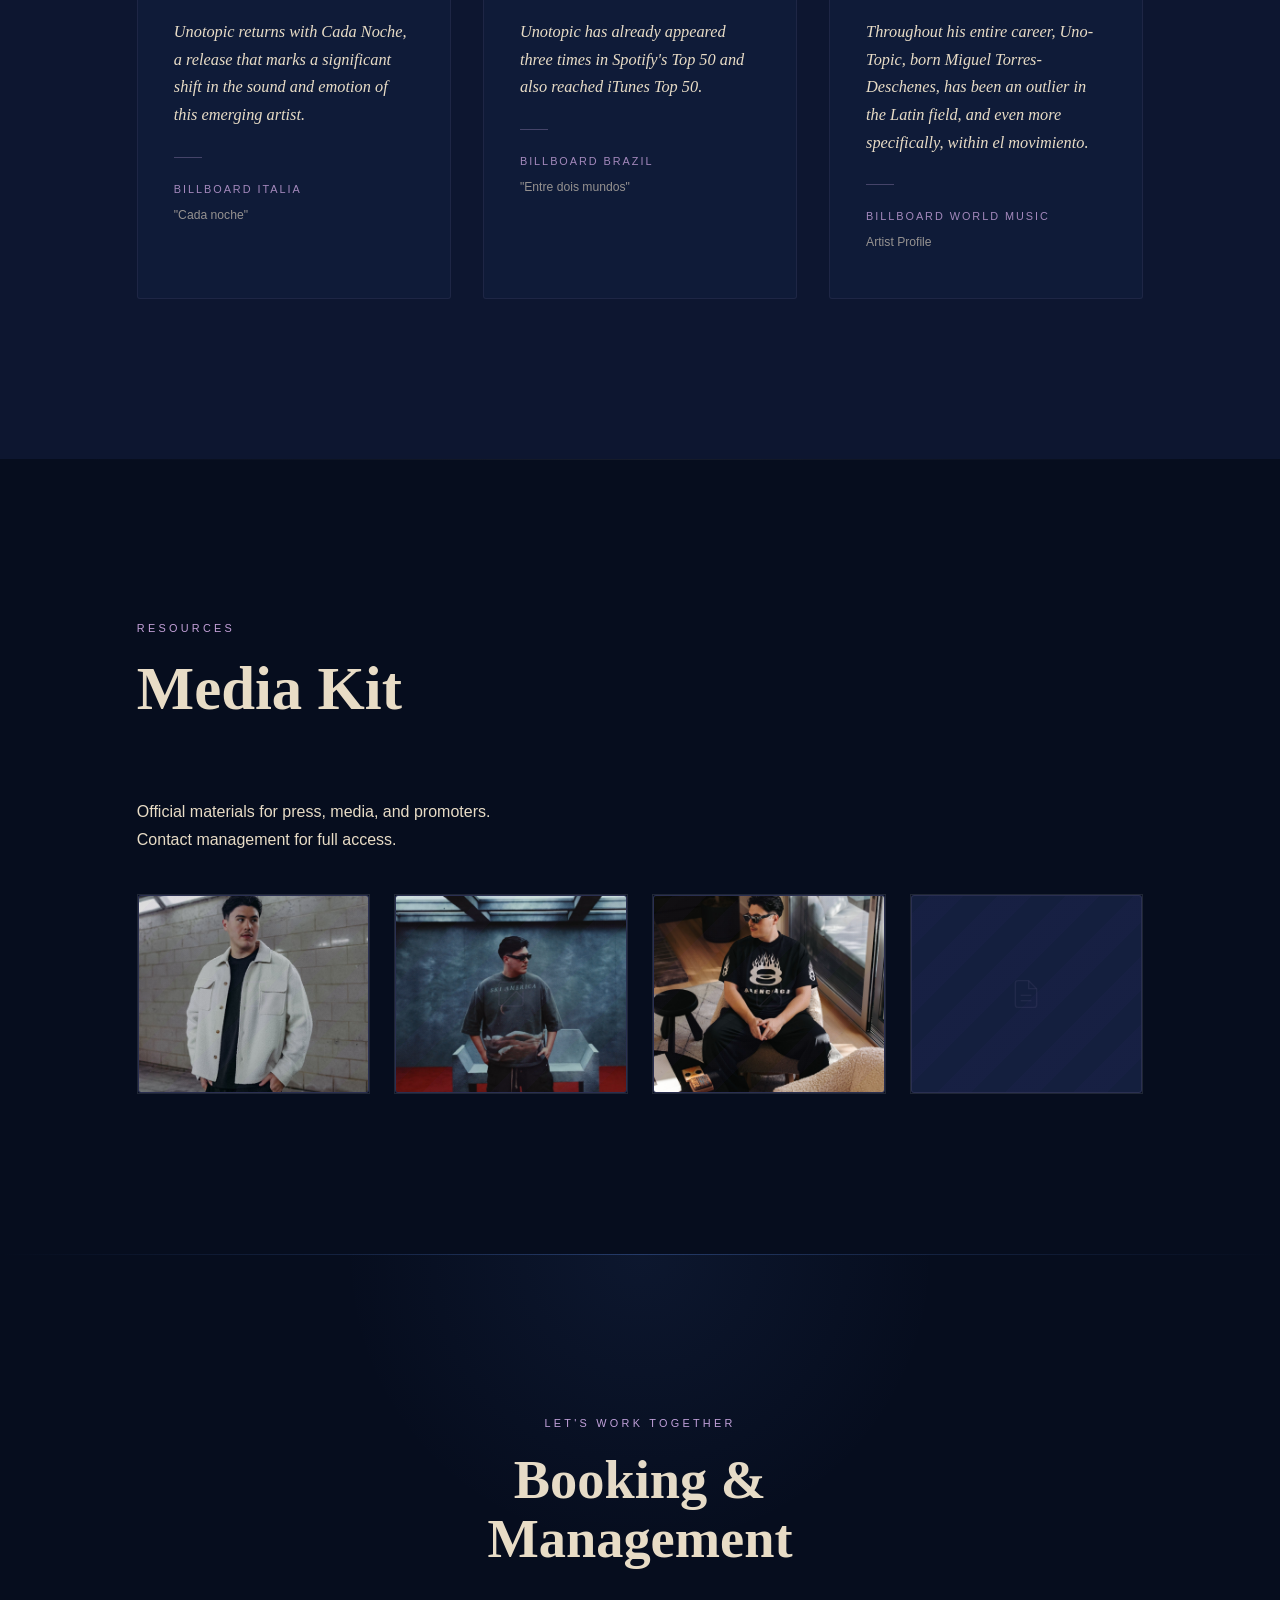
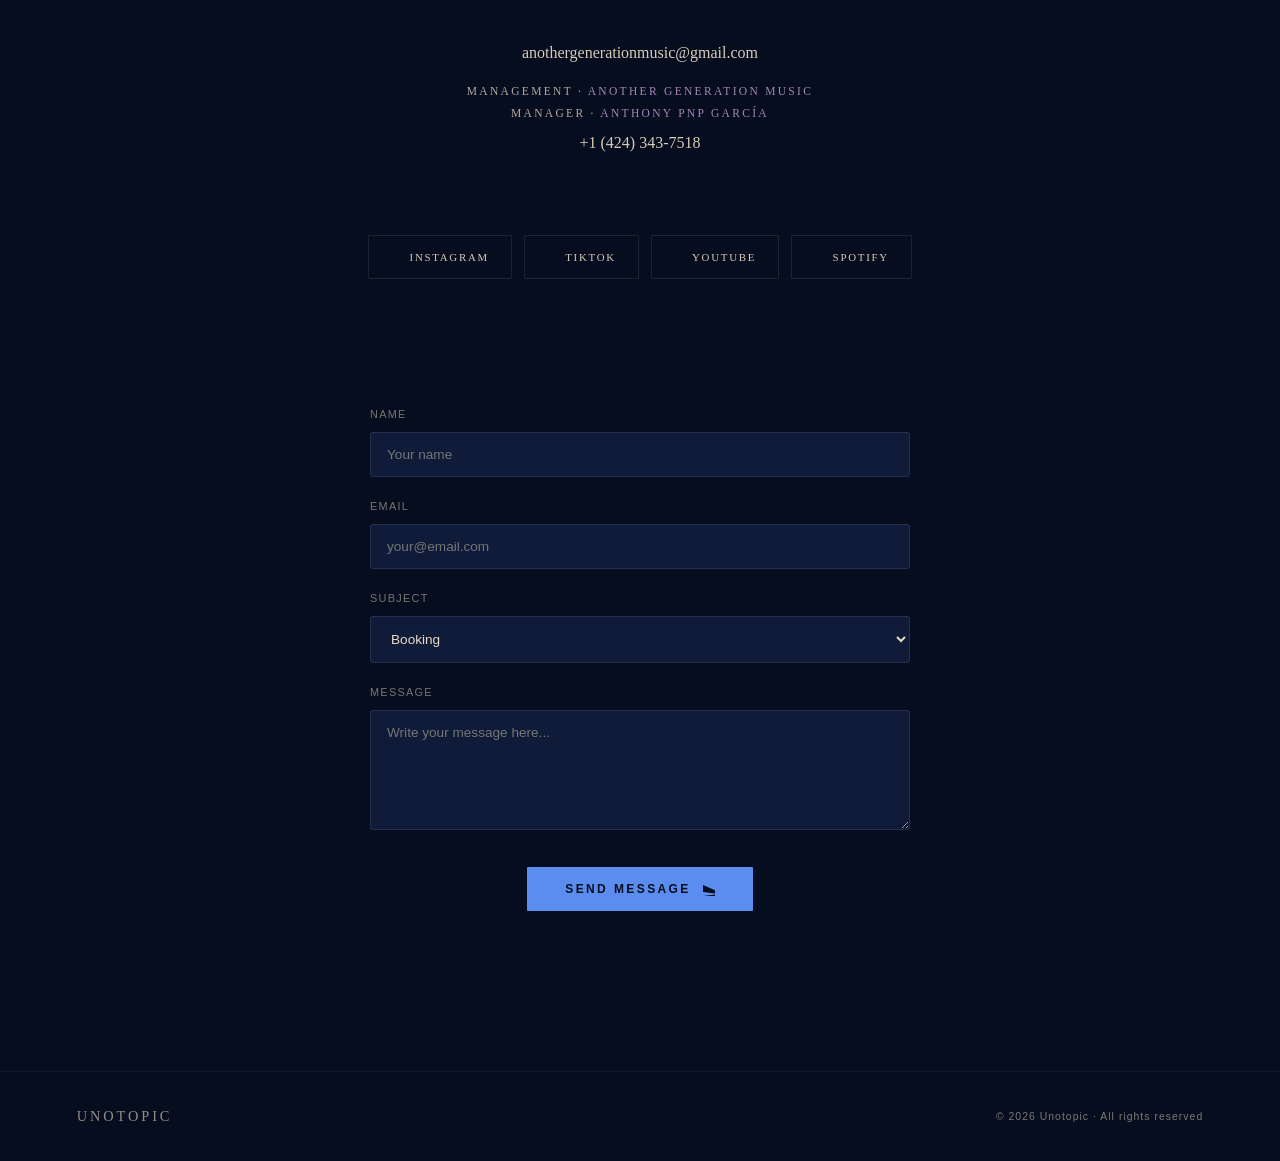
==== commit 5c0395da: "Ajustar espaciado del Media Kit" ====
--- a/index.html
+++ b/index.html
@@ -179,7 +179,7 @@
     <span class="eyebrow r" data-i18n="mk_eyebrow">Recursos</span>
     <h2 class="sec-title r d1" data-i18n="mk_title">Media Kit</h2>
     <span class="title-rule r d2" id="rule-mk"></span>
-    <p class="mk-intro r d2" data-i18n="mk_intro">Materiales oficiales para prensa, medios y promotores.<br>Contactar a management para acceso completo.</p>
+    <p class="mk-intro r d2" data-i18n="mk_intro">Materiales oficiales para prensa. Haz clic en las imágenes para descargar.</p>
     
     <div class="mk-grid">
       <a href="assets/img/foto-prensa-1.jpg" class="mk-item r d1" download>
--- a/estilos.css
+++ b/estilos.css
@@ -1377,31 +1377,26 @@
   margin-top: 28px;
 }
 
-#media-kit {
-  background: var(--navy);
-}
-
-.mk-intro {
-  font-size: 0.88rem;
-  color: var(--arena-muted);
-  max-width: 480px;
-  margin-bottom: var(--gap-md);
-}
+/* --- INICIO MEDIA KIT --- */
 
 .mk-grid {
   display: grid;
-  grid-template-columns: repeat(4, 1fr);
+  grid-template-columns: repeat(4, 1fr); /* 4 columnas iguales */
   gap: 24px;
+  width: 100%;
 }
 
 .mk-item {
-  display: flex; /* Esto hace que el <a> se comporte bien en el grid */
-  aspect-ratio: 1 / 1; /* Mantiene el cuadrado perfecto */
+  display: flex;
   width: 100%;
   cursor: pointer;
-  text-decoration: none; /* Quita subrayados de links */
-  border: 1px solid rgba(255, 255, 255, 0.1); /* Para ver el cuadro */
+  text-decoration: none;
+  box-sizing: border-box;
+  border: 1px solid rgba(255, 255, 255, 0.1);
   transition: transform var(--dur-fast) var(--ease-out);
+  padding: 0;
+  overflow: hidden;
+  height: 200px; 
 }
 
 .mk-item:hover {
@@ -1412,14 +1407,21 @@
 .mk-item .ph {
   width: 100%;
   height: 100%;
-  display: flex;
-  align-items: center;
-  justify-content: center;
-}
-
-#contacto {
-  background: var(--navy-deep);
-}
+  margin: 0; 
+  padding: 0;
+}
+
+.mk-item .ph img {
+  width: 100%;
+  height: 100%;
+  object-fit: contain; 
+  object-position: center;
+  display: block;    
+}
+.mk-intro {
+  margin-bottom: 40px !important;
+}
+/* --- FIN MEDIA KIT --- */
 
 #contacto::before {
   content: "";
